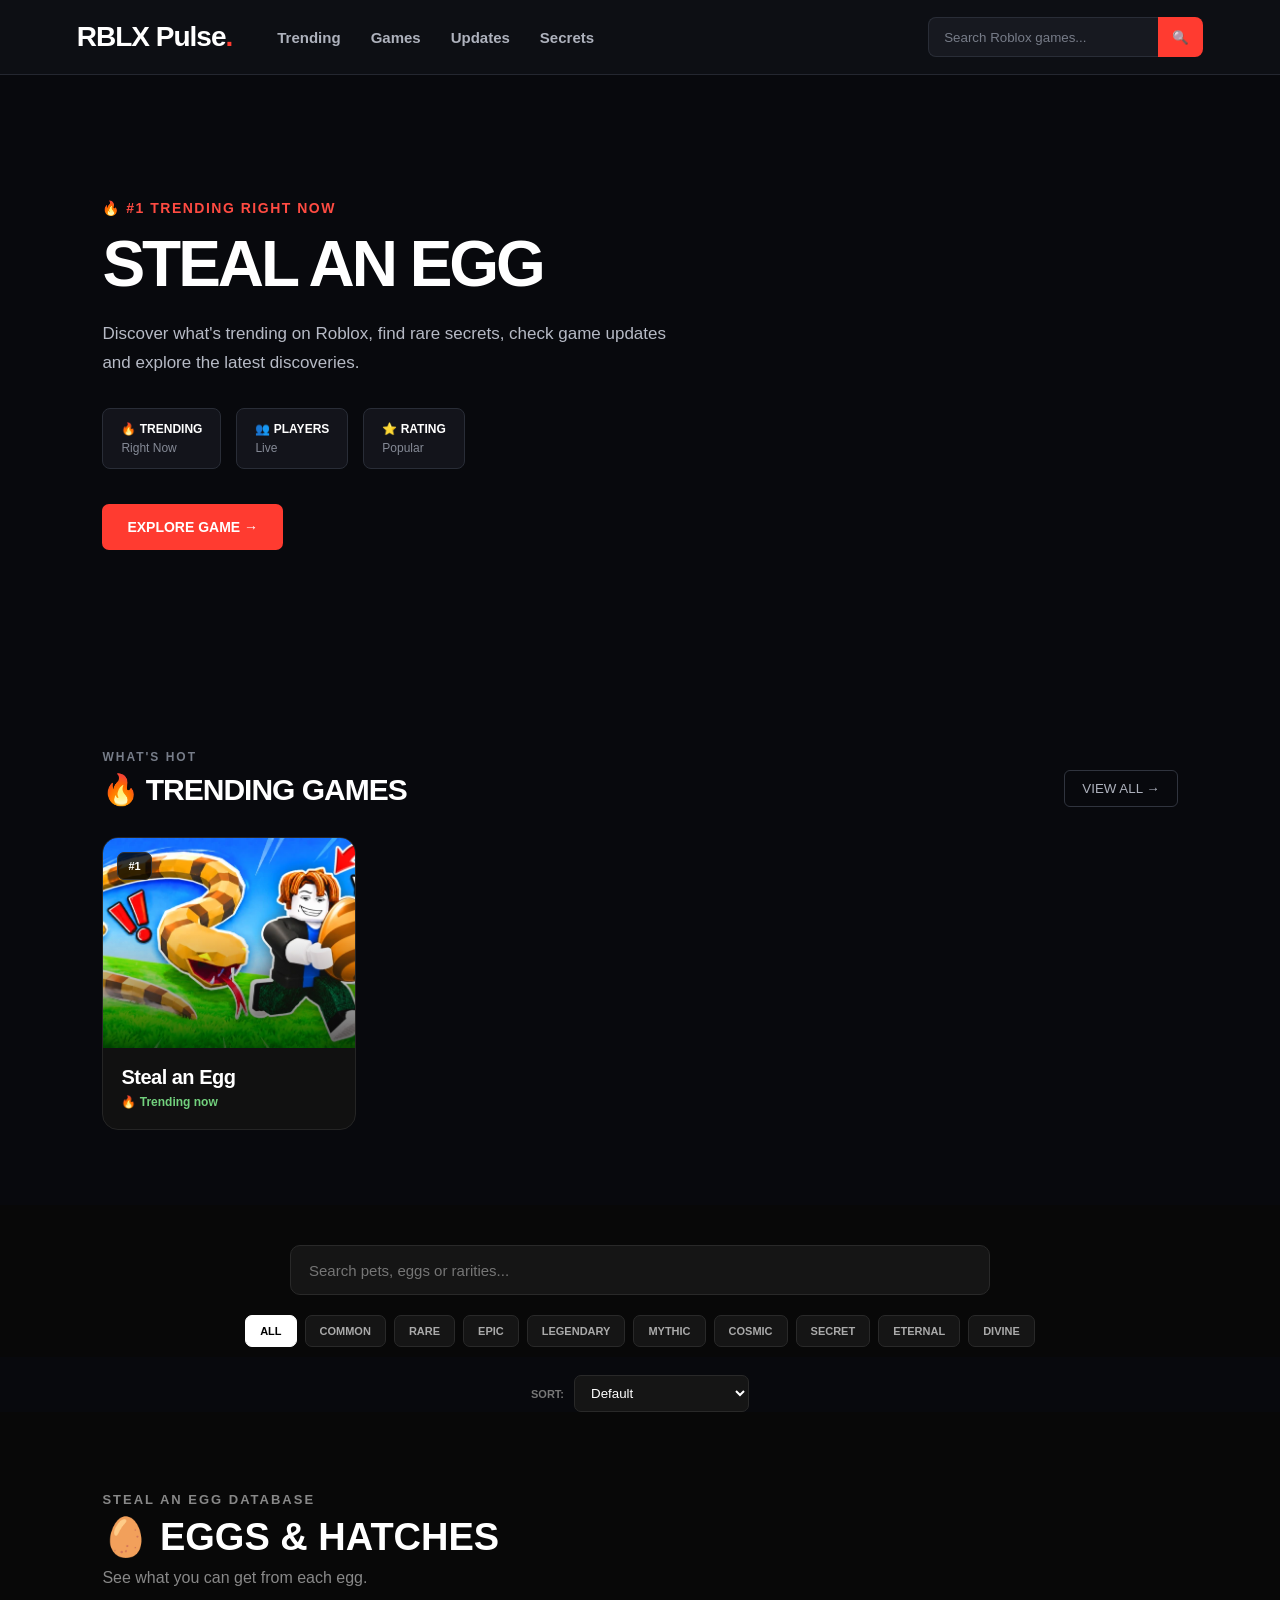
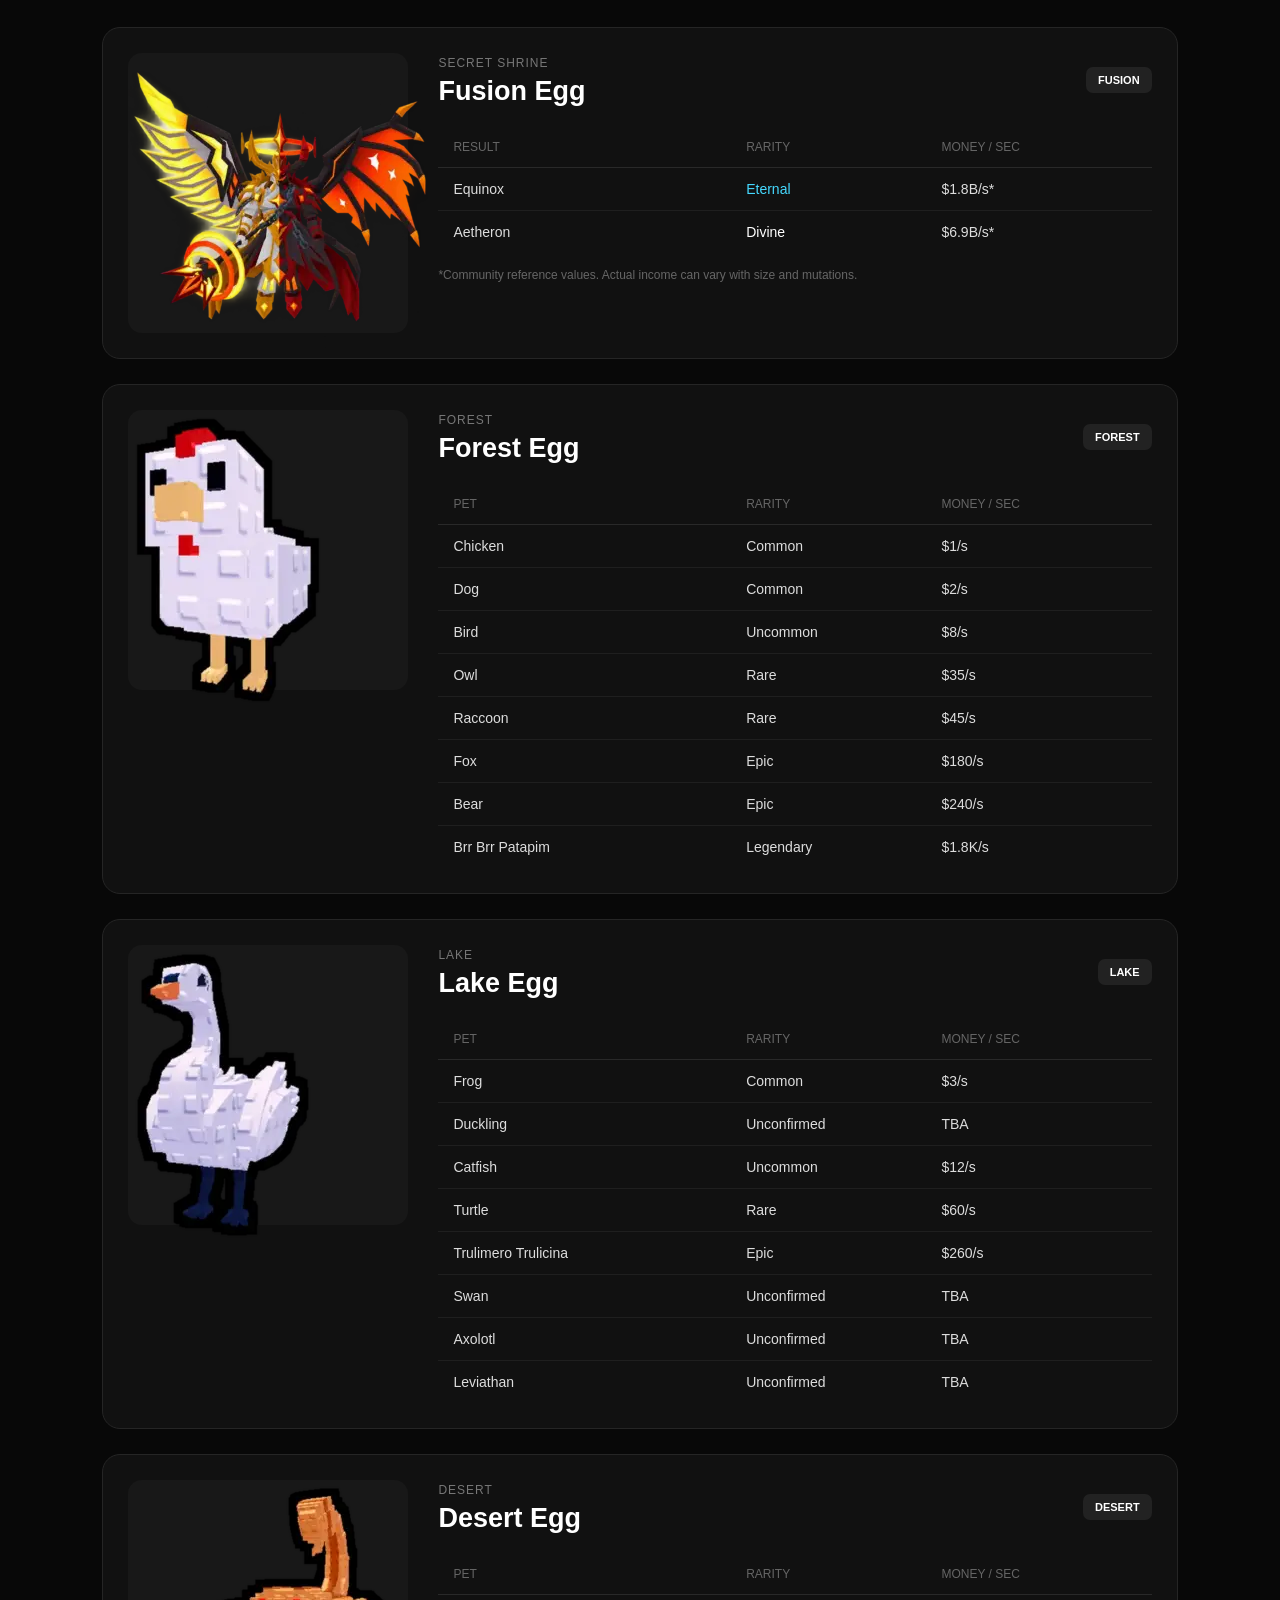
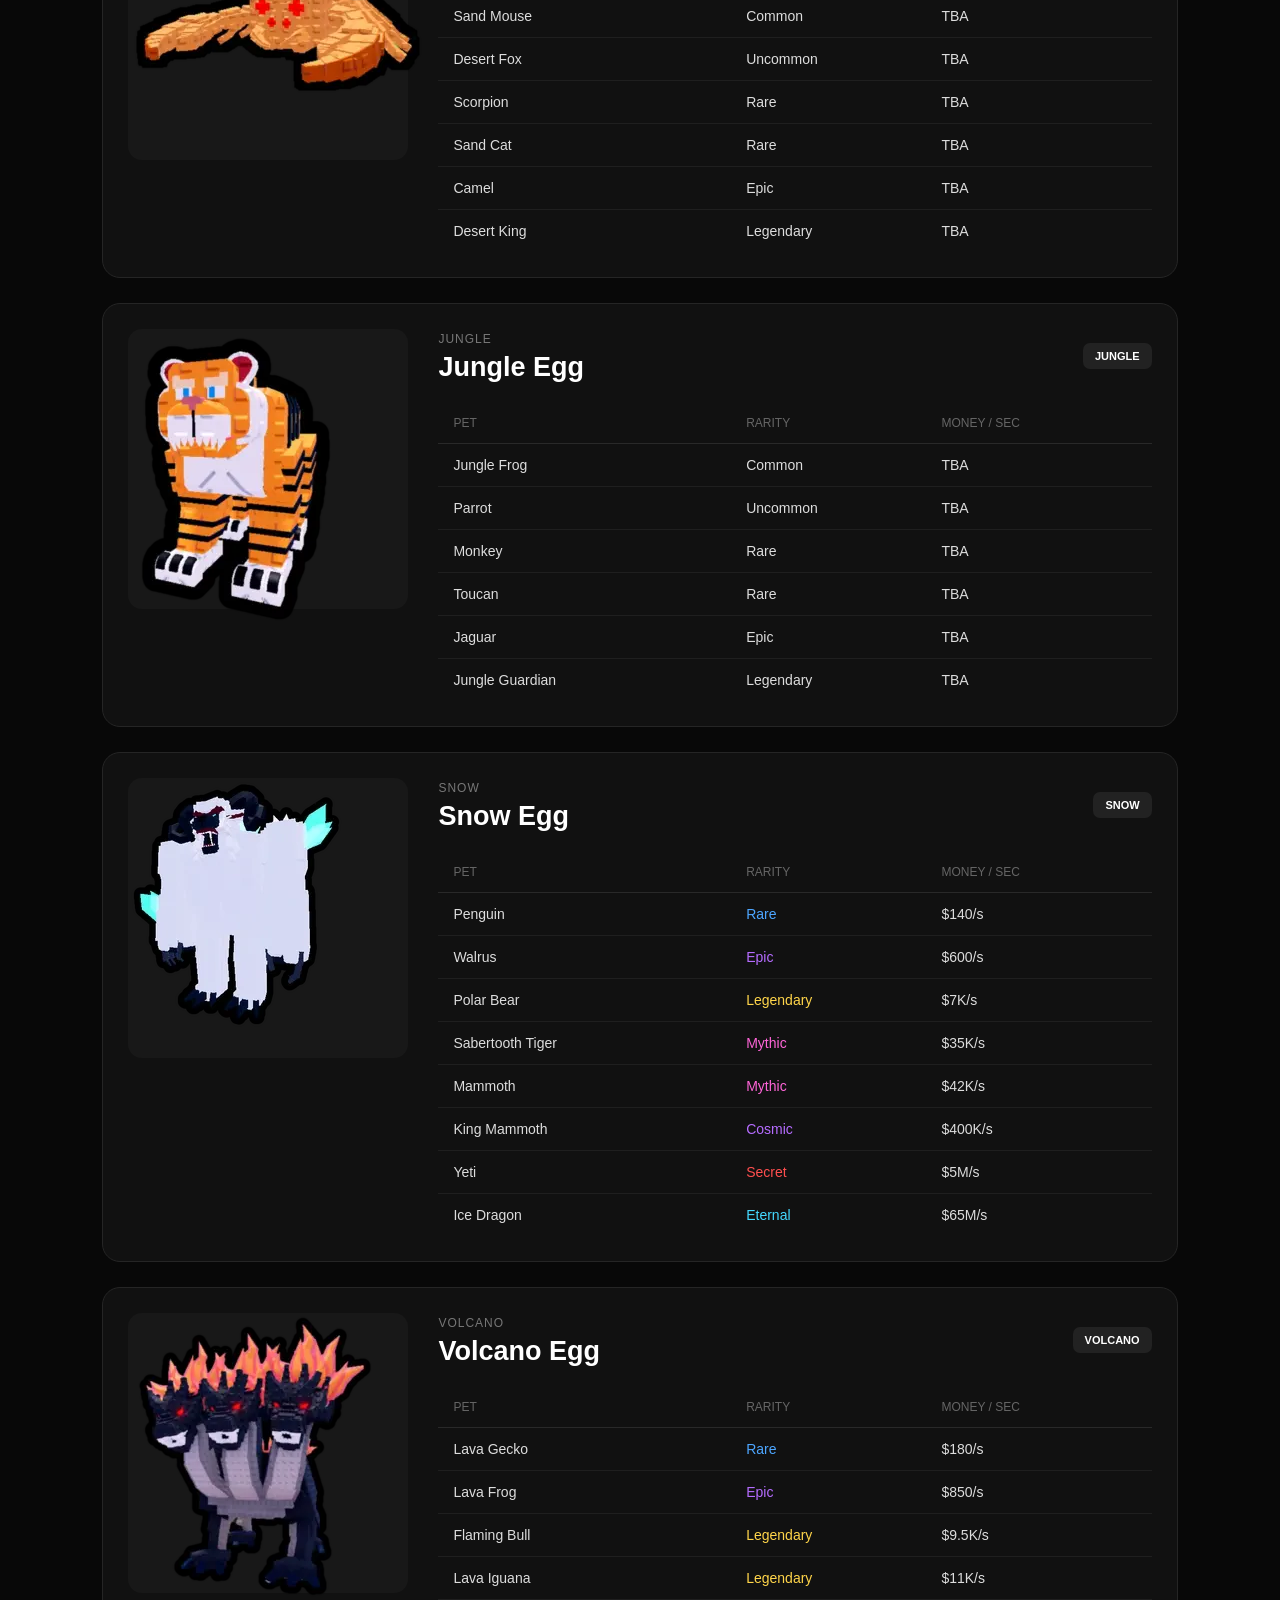
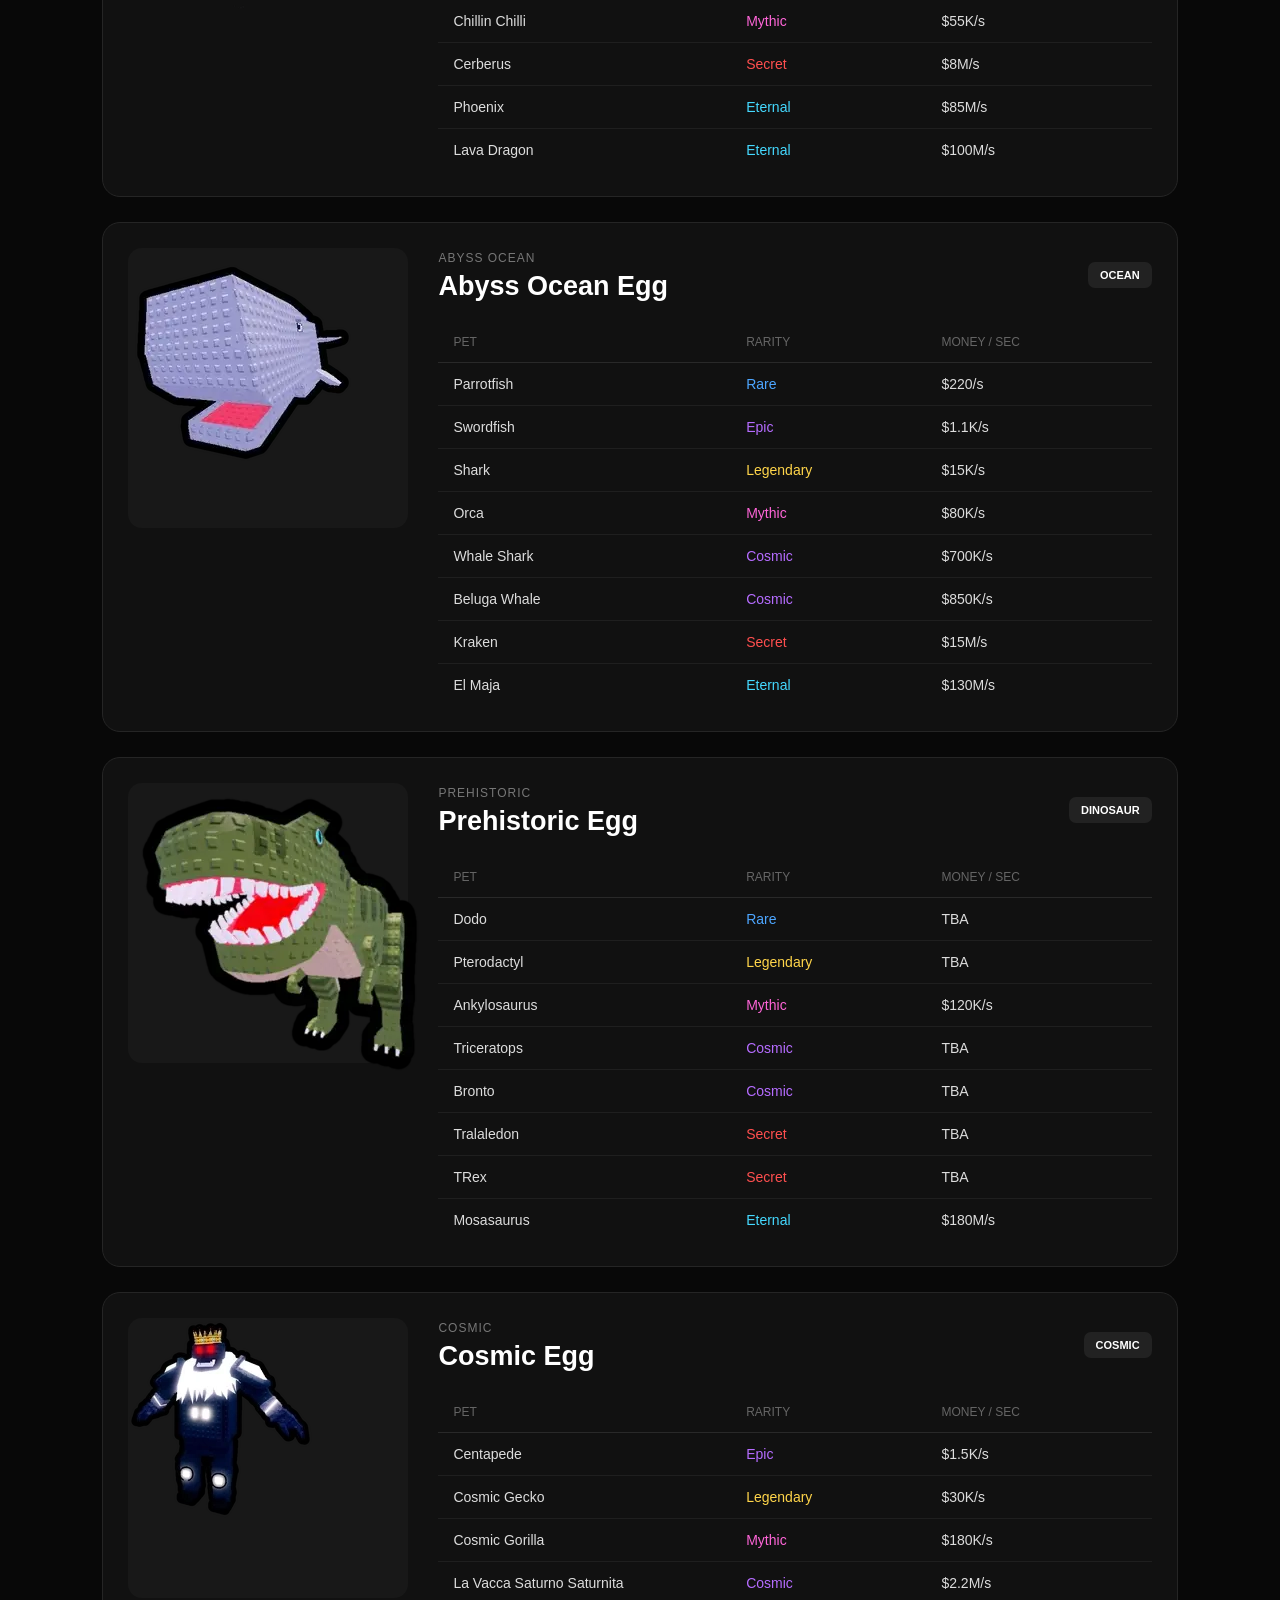
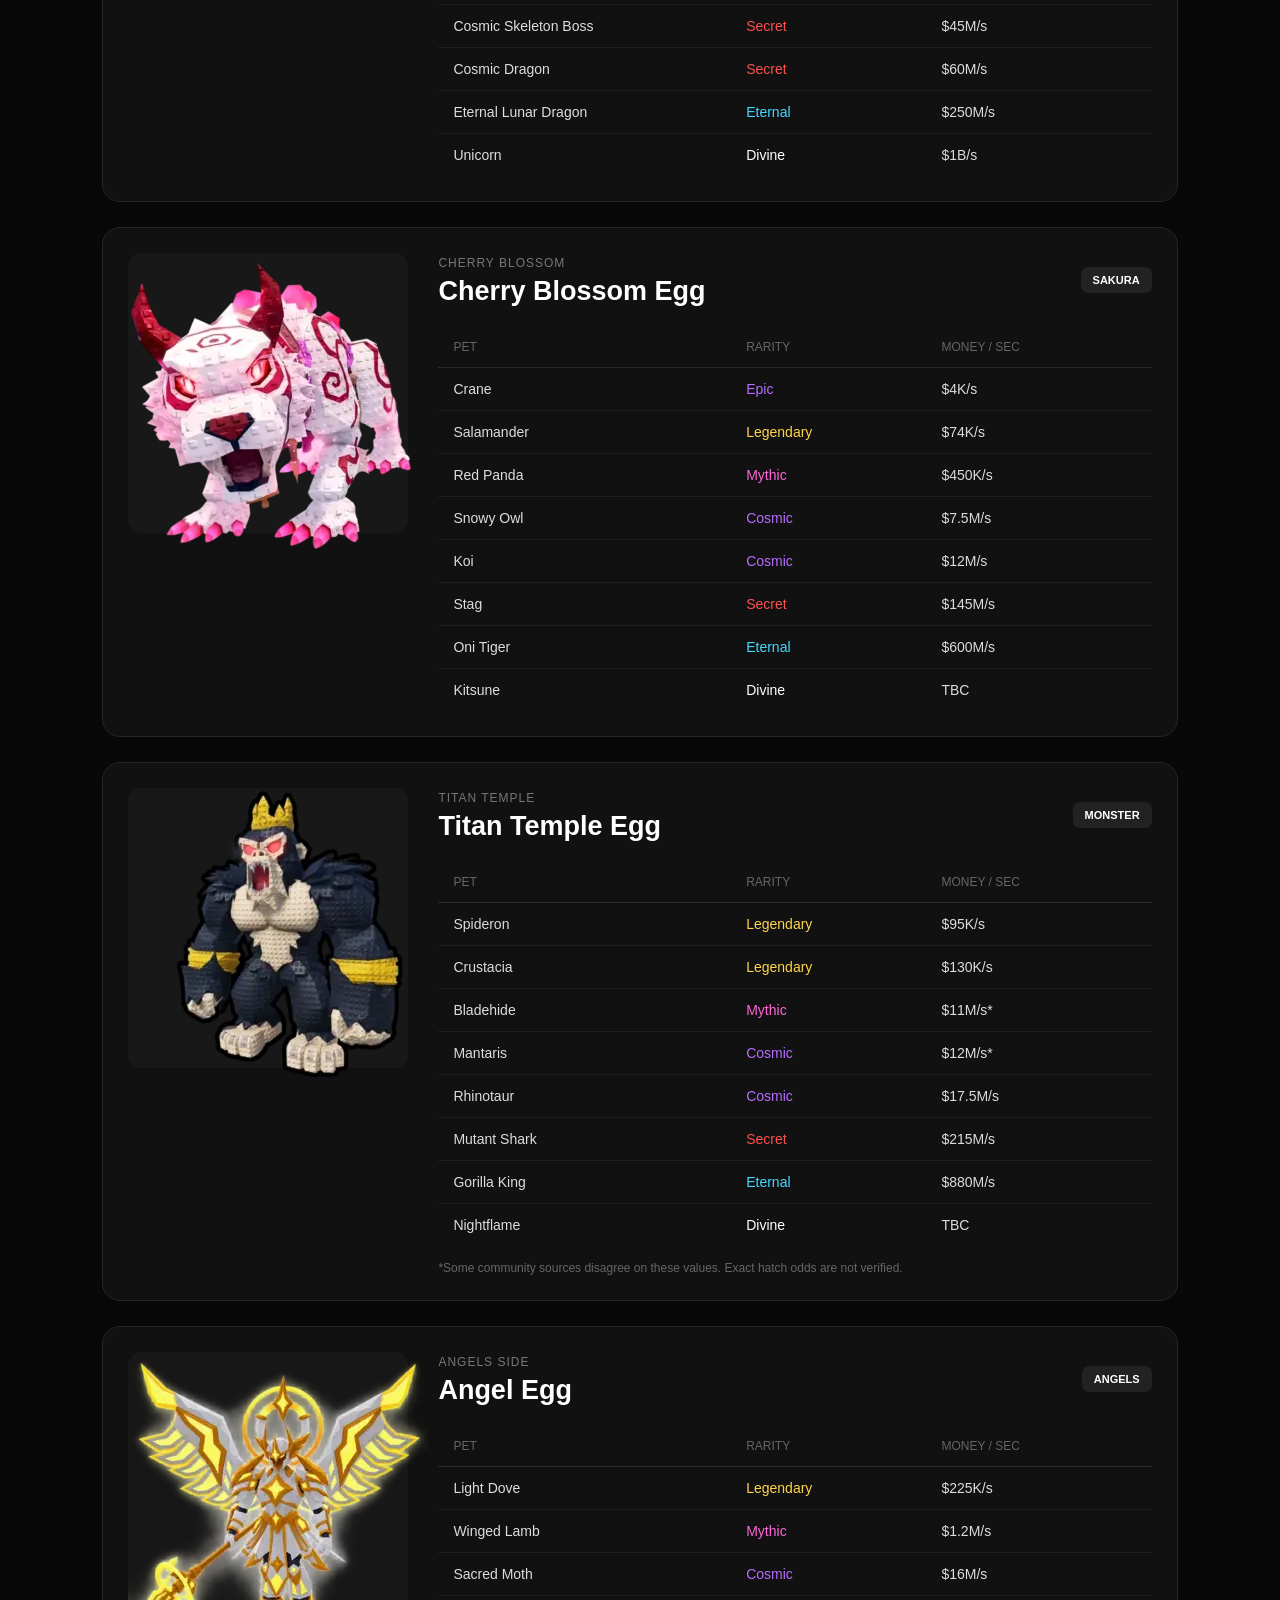
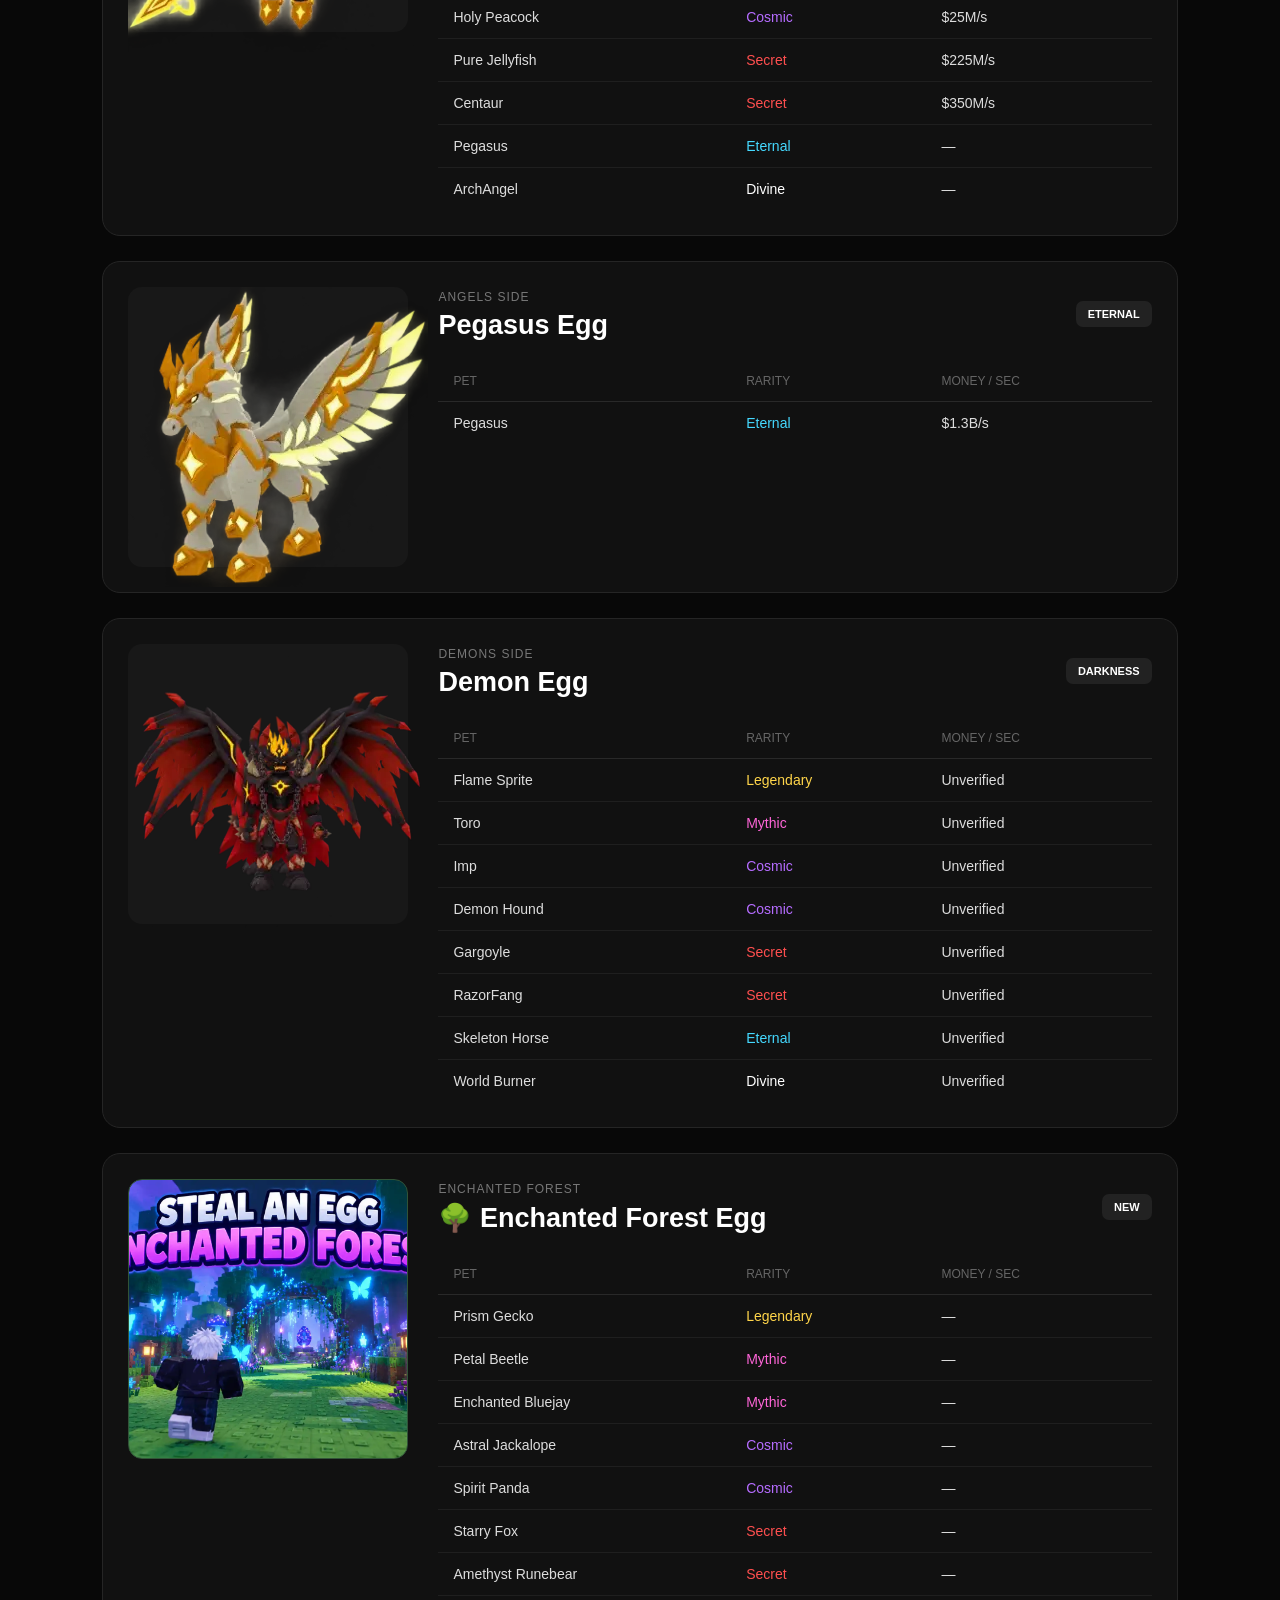
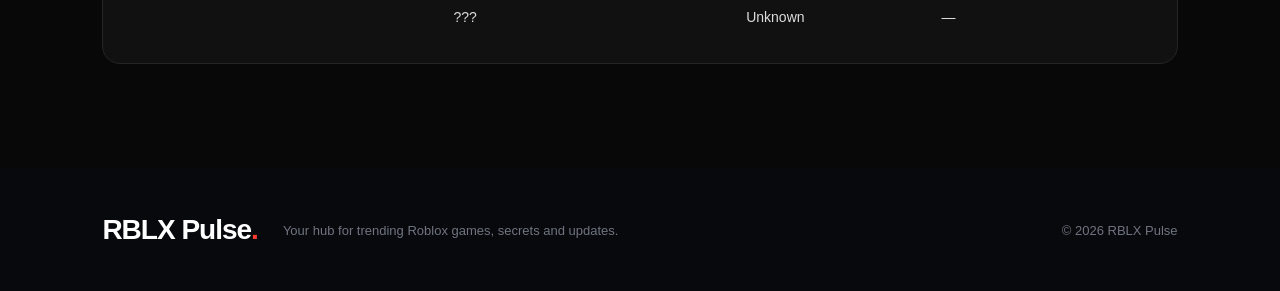
==== index.html @ 6ff85c5c "Add files via upload" ====
<!DOCTYPE html>
<html lang="en">
<head>
    <meta charset="UTF-8">
    <meta name="viewport" content="width=device-width, initial-scale=1.0">

    <title>Syed</title>

    <link rel="stylesheet" href="style.css">
</head>

<body>

    <!-- NAVBAR -->
    <header class="navbar">

        <div class="logo">
            RBLX Pulse<span>.</span>
        </div>

        <nav>
            <a href="#">Trending</a>
            <a href="#">Games</a>
            <a href="#">Updates</a>
            <a href="#">Secrets</a>
        </nav>

        <div class="search">
            <input type="text" placeholder="Search Roblox games...">
            <button>🔍</button>
        </div>

    </header>


    <!-- HERO -->
    <main>

        <section class="hero">

            <div class="hero-content">

                <p class="trending-number">🔥 #1 TRENDING RIGHT NOW</p>

                <h1>STEAL AN EGG</h1>

                <p class="description">
                    Discover what's trending on Roblox, find rare secrets,
                    check game updates and explore the latest discoveries.
                </p> 

                <div class="stats">

                    <div>
                        <strong>🔥 TRENDING</strong>
                        <span>Right Now</span>
                    </div>

                    <div>
                        <strong>👥 PLAYERS</strong>
                        <span>Live</span>
                    </div>

                    <div>
                        <strong>⭐ RATING</strong>
                        <span>Popular</span>
                    </div>

                </div>

                <button class="explore-btn">
                    EXPLORE GAME →
                </button>

            </div>

        </section>


        <!-- TRENDING GAMES -->
        <section class="games-section">

            <div class="section-title">

                <div>
                    <p>WHAT'S HOT</p>
                    <h2>🔥 TRENDING GAMES</h2>
                </div>

                <button>VIEW ALL →</button>

            </div>


         <div class="game-grid">

  <div class="game-card" onclick="window.location.href='game.html'">
    <div class="game-image image-one"></div>
    <span>#1</span>
    <h3>Steal an Egg</h3>
    <p>🔥 Trending now</p>
</div>


             

        </section>

       



    


   
    <section class="database-controls">

    <div class="database-search">
        <input
            type="text"
            id="eggSearch"
            placeholder="Search pets, eggs or rarities..."
        >
    </div>

    <div class="filter-buttons">
        <button class="filter-btn active" data-filter="all">ALL</button>
        <button class="filter-btn" data-filter="Common">COMMON</button>
        <button class="filter-btn" data-filter="Rare">RARE</button>
        <button class="filter-btn" data-filter="Epic">EPIC</button>
        <button class="filter-btn" data-filter="Legendary">LEGENDARY</button>
        <button class="filter-btn" data-filter="Mythic">MYTHIC</button>
        <button class="filter-btn" data-filter="Cosmic">COSMIC</button>
        <button class="filter-btn" data-filter="Secret">SECRET</button>
        <button class="filter-btn" data-filter="Eternal">ETERNAL</button>
        <button class="filter-btn" data-filter="Divine">DIVINE</button>
    </div>

</section>
<div class="sort-controls">
    <label for="raritySort">SORT:</label>
<select id="raritySort">S
    <option value="default">Default</option>
    <option value="rarest">Rarest → Uncommon</option>
    <option value="common">Common → Rarest</option>
</select>
</div>
<section class="egg-database">



    <p class="section-label">STEAL AN EGG DATABASE</p>
    <h2>🥚 EGGS & HATCHES</h2>
    <p class="section-subtitle">
        See what you can get from each egg.
    </p>

<!-- ENCHANTED FOREST -->



<!-- FUSION EGG -->
<div class="egg-entry">

    <div class="egg-image fusion-egg">
        <img src="fusion.jpg" alt="Fusion Egg">
    </div>

    <div class="egg-info">

        <div class="egg-title">
            <div>
                <span>SECRET SHRINE</span>
                <h3>Fusion Egg</h3>
            </div>

            <span class="egg-tag">FUSION</span>
        </div>

        <div class="pet-table">

            <div class="pet-header">
                <span>Result</span>
                <span>Rarity</span>
                <span>Money / Sec</span>
            </div>

            <div class="pet-row">
                <span>Equinox</span>
                <span class="eternal">Eternal</span>
                <span>$1.8B/s*</span>
            </div>

            <div class="pet-row">
                <span>Aetheron</span>
                <span class="divine">Divine</span>
                <span>$6.9B/s*</span>
            </div>

        </div>

        <p class="fusion-note">
            *Community reference values. Actual income can vary with size
            and mutations.
        </p>

    </div>
</div>
<!-- FOREST EGG -->
<div class="egg-entry">

    <div class="egg-image forest-egg">
        <img src="forest.jpg" alt="Forest Egg">
    </div>

    <div class="egg-info">

        <div class="egg-title">
            <div>
                <span>FOREST</span>
                <h3>Forest Egg</h3>
            </div>

            <span class="egg-tag">FOREST</span>
        </div>

        <div class="pet-table">

            <div class="pet-header">
                <span>Pet</span>
                <span>Rarity</span>
                <span>Money / Sec</span>
            </div>

            <div class="pet-row">
                <span>Chicken</span>
                <span>Common</span>
                <span>$1/s</span>
            </div>

            <div class="pet-row">
                <span>Dog</span>
                <span>Common</span>
                <span>$2/s</span>
            </div>

            <div class="pet-row">
                <span>Bird</span>
                <span>Uncommon</span>
                <span>$8/s</span>
            </div>

            <div class="pet-row">
                <span>Owl</span>
                <span>Rare</span>
                <span>$35/s</span>
            </div>

            <div class="pet-row">
                <span>Raccoon</span>
                <span>Rare</span>
                <span>$45/s</span>
            </div>

            <div class="pet-row">
                <span>Fox</span>
                <span>Epic</span>
                <span>$180/s</span>
            </div>

            <div class="pet-row">
                <span>Bear</span>
                <span>Epic</span>
                <span>$240/s</span>
            </div>

            <div class="pet-row">
                <span>Brr Brr Patapim</span>
                <span>Legendary</span>
                <span>$1.8K/s</span>
            </div>

        </div>
    </div>
</div>


<!-- LAKE EGG -->
<div class="egg-entry">

    <div class="egg-image lake-egg">
        <img src="lake.jpg" alt="Lake Egg">
    </div>

    <div class="egg-info">

        <div class="egg-title">
            <div>
                <span>LAKE</span>
                <h3>Lake Egg</h3>
            </div>

            <span class="egg-tag">LAKE</span>
        </div>

        <div class="pet-table">

            <div class="pet-header">
                <span>Pet</span>
                <span>Rarity</span>
                <span>Money / Sec</span>
            </div>

            <div class="pet-row">
                <span>Frog</span>
                <span>Common</span>
                <span>$3/s</span>
            </div>

            <div class="pet-row">
                <span>Duckling</span>
                <span>Unconfirmed</span>
                <span>TBA</span>
            </div>

            <div class="pet-row">
                <span>Catfish</span>
                <span>Uncommon</span>
                <span>$12/s</span>
            </div>

            <div class="pet-row">
                <span>Turtle</span>
                <span>Rare</span>
                <span>$60/s</span>
            </div>

            <div class="pet-row">
                <span>Trulimero Trulicina</span>
                <span>Epic</span>
                <span>$260/s</span>
            </div>

            <div class="pet-row">
                <span>Swan</span>
                <span>Unconfirmed</span>
                <span>TBA</span>
            </div>

            <div class="pet-row">
                <span>Axolotl</span>
                <span>Unconfirmed</span>
                <span>TBA</span>
            </div>

            <div class="pet-row">
                <span>Leviathan</span>
                <span>Unconfirmed</span>
                <span>TBA</span>
            </div>

        </div>
    </div>
</div>
<!-- DESERT EGG -->
<div class="egg-entry">

    <div class="egg-image desert-egg">
        <img src="desert.jpg" alt="Desert Egg">
    </div>

    <div class="egg-info">

        <div class="egg-title">
            <div>
                <span>DESERT</span>
                <h3>Desert Egg</h3>
            </div>

            <span class="egg-tag">DESERT</span>
        </div>

        <div class="pet-table">

            <div class="pet-header">
                <span>Pet</span>
                <span>Rarity</span>
                <span>Money / Sec</span>
            </div>

            <div class="pet-row">
                <span>Sand Mouse</span>
                <span>Common</span>
                <span>TBA</span>
            </div>

            <div class="pet-row">
                <span>Desert Fox</span>
                <span>Uncommon</span>
                <span>TBA</span>
            </div>

            <div class="pet-row">
                <span>Scorpion</span>
                <span>Rare</span>
                <span>TBA</span>
            </div>

            <div class="pet-row">
                <span>Sand Cat</span>
                <span>Rare</span>
                <span>TBA</span>
            </div>

            <div class="pet-row">
                <span>Camel</span>
                <span>Epic</span>
                <span>TBA</span>
            </div>

            <div class="pet-row">
                <span>Desert King</span>
                <span>Legendary</span>
                <span>TBA</span>
            </div>

        </div>
    </div>
</div>


<!-- JUNGLE EGG -->
<div class="egg-entry">

    <div class="egg-image jungle-egg">
        <img src="jungle.jpg" alt="Jungle Egg">
    </div>

    <div class="egg-info">

        <div class="egg-title">
            <div>
                <span>JUNGLE</span>
                <h3>Jungle Egg</h3>
            </div>

            <span class="egg-tag">JUNGLE</span>
        </div>

        <div class="pet-table">

            <div class="pet-header">
                <span>Pet</span>
                <span>Rarity</span>
                <span>Money / Sec</span>
            </div>

            <div class="pet-row">
                <span>Jungle Frog</span>
                <span>Common</span>
                <span>TBA</span>
            </div>

            <div class="pet-row">
                <span>Parrot</span>
                <span>Uncommon</span>
                <span>TBA</span>
            </div>

            <div class="pet-row">
                <span>Monkey</span>
                <span>Rare</span>
                <span>TBA</span>
            </div>

            <div class="pet-row">
                <span>Toucan</span>
                <span>Rare</span>
                <span>TBA</span>
            </div>

            <div class="pet-row">
                <span>Jaguar</span>
                <span>Epic</span>
                <span>TBA</span>
            </div>

            <div class="pet-row">
                <span>Jungle Guardian</span>
                <span>Legendary</span>
                <span>TBA</span>
            </div>

        </div>
    </div>
</div>
<!-- SNOW EGG -->
<div class="egg-entry">

    <div class="egg-image snow-egg">
        <img src="snow.jpg" alt="Snow Egg">
    </div>

    <div class="egg-info">

        <div class="egg-title">
            <div>
                <span>SNOW</span>
                <h3>Snow Egg</h3>
            </div>

            <span class="egg-tag">SNOW</span>
        </div>

        <div class="pet-table">

            <div class="pet-header">
                <span>Pet</span>
                <span>Rarity</span>
                <span>Money / Sec</span>
            </div>

            <div class="pet-row">
                <span>Penguin</span>
                <span class="rare">Rare</span>
                <span>$140/s</span>
            </div>

            <div class="pet-row">
                <span>Walrus</span>
                <span class="epic">Epic</span>
                <span>$600/s</span>
            </div>

            <div class="pet-row">
                <span>Polar Bear</span>
                <span class="legendary">Legendary</span>
                <span>$7K/s</span>
            </div>

            <div class="pet-row">
                <span>Sabertooth Tiger</span>
                <span class="mythic">Mythic</span>
                <span>$35K/s</span>
            </div>

            <div class="pet-row">
                <span>Mammoth</span>
                <span class="mythic">Mythic</span>
                <span>$42K/s</span>
            </div>

            <div class="pet-row">
                <span>King Mammoth</span>
                <span class="cosmic">Cosmic</span>
                <span>$400K/s</span>
            </div>

            <div class="pet-row">
                <span>Yeti</span>
                <span class="secret">Secret</span>
                <span>$5M/s</span>
            </div>

            <div class="pet-row">
                <span>Ice Dragon</span>
                <span class="eternal">Eternal</span>
                <span>$65M/s</span>
            </div>

        </div>
    </div>
</div>
<!-- VOLCANO EGG -->
<div class="egg-entry">

    <div class="egg-image volcano-egg">
        <img src="volcano.jpg" alt="Volcano Egg">
    </div>

    <div class="egg-info">

        <div class="egg-title">
            <div>
                <span>VOLCANO</span>
                <h3>Volcano Egg</h3>
            </div>

            <span class="egg-tag">VOLCANO</span>
        </div>

        <div class="pet-table">

            <div class="pet-header">
                <span>Pet</span>
                <span>Rarity</span>
                <span>Money / Sec</span>
            </div>

            <div class="pet-row">
                <span>Lava Gecko</span>
                <span class="rare">Rare</span>
                <span>$180/s</span>
            </div>

            <div class="pet-row">
                <span>Lava Frog</span>
                <span class="epic">Epic</span>
                <span>$850/s</span>
            </div>

            <div class="pet-row">
                <span>Flaming Bull</span>
                <span class="legendary">Legendary</span>
                <span>$9.5K/s</span>
            </div>

            <div class="pet-row">
                <span>Lava Iguana</span>
                <span class="legendary">Legendary</span>
                <span>$11K/s</span>
            </div>

            <div class="pet-row">
                <span>Chillin Chilli</span>
                <span class="mythic">Mythic</span>
                <span>$55K/s</span>
            </div>

            <div class="pet-row">
                <span>Cerberus</span>
                <span class="secret">Secret</span>
                <span>$8M/s</span>
            </div>

            <div class="pet-row">
                <span>Phoenix</span>
                <span class="eternal">Eternal</span>
                <span>$85M/s</span>
            </div>

            <div class="pet-row">
                <span>Lava Dragon</span>
                <span class="eternal">Eternal</span>
                <span>$100M/s</span>
            </div>

        </div>
    </div>
</div>
<!-- ABYSS OCEAN EGG -->
<div class="egg-entry">

    <div class="egg-image abyss-ocean-egg">
    <img src="abyss-ocean.jpg" alt="Abyss Ocean Egg">
</div>

    <div class="egg-info">

        <div class="egg-title">
            <div>
                <span>ABYSS OCEAN</span>
                <h3>Abyss Ocean Egg</h3>
            </div>

            <span class="egg-tag">OCEAN</span>
        </div>

        <div class="pet-table">

            <div class="pet-header">
                <span>Pet</span>
                <span>Rarity</span>
                <span>Money / Sec</span>
            </div>

            <div class="pet-row">
                <span>Parrotfish</span>
                <span class="rare">Rare</span>
                <span>$220/s</span>
            </div>

            <div class="pet-row">
                <span>Swordfish</span>
                <span class="epic">Epic</span>
                <span>$1.1K/s</span>
            </div>

            <div class="pet-row">
                <span>Shark</span>
                <span class="legendary">Legendary</span>
                <span>$15K/s</span>
            </div>

            <div class="pet-row">
                <span>Orca</span>
                <span class="mythic">Mythic</span>
                <span>$80K/s</span>
            </div>

            <div class="pet-row">
                <span>Whale Shark</span>
                <span class="cosmic">Cosmic</span>
                <span>$700K/s</span>
            </div>

            <div class="pet-row">
                <span>Beluga Whale</span>
                <span class="cosmic">Cosmic</span>
                <span>$850K/s</span>
            </div>

            <div class="pet-row">
                <span>Kraken</span>
                <span class="secret">Secret</span>
                <span>$15M/s</span>
            </div>

            <div class="pet-row">
                <span>El Maja</span>
                <span class="eternal">Eternal</span>
                <span>$130M/s</span>
            </div>

        </div>
    </div>
</div>
<!-- PREHISTORIC EGG -->
<div class="egg-entry">

    <div class="egg-image prehistoric-egg">
    <img src="prehistoric.jpg" alt="Prehistoric Egg">
</div>

    <div class="egg-info">

        <div class="egg-title">
            <div>
                <span>PREHISTORIC</span>
                <h3>Prehistoric Egg</h3>
            </div>

            <span class="egg-tag">DINOSAUR</span>
        </div>

        <div class="pet-table">

            <div class="pet-header">
                <span>Pet</span>
                <span>Rarity</span>
                <span>Money / Sec</span>
            </div>

            <div class="pet-row">
                <span>Dodo</span>
                <span class="rare">Rare</span>
                <span>TBA</span>
            </div>

            <div class="pet-row">
                <span>Pterodactyl</span>
                <span class="legendary">Legendary</span>
                <span>TBA</span>
            </div>

            <div class="pet-row">
                <span>Ankylosaurus</span>
                <span class="mythic">Mythic</span>
                <span>$120K/s</span>
            </div>

            <div class="pet-row">
                <span>Triceratops</span>
                <span class="cosmic">Cosmic</span>
                <span>TBA</span>
            </div>

            <div class="pet-row">
                <span>Bronto</span>
                <span class="cosmic">Cosmic</span>
                <span>TBA</span>
            </div>

            <div class="pet-row">
                <span>Tralaledon</span>
                <span class="secret">Secret</span>
                <span>TBA</span>
            </div>

            <div class="pet-row">
                <span>TRex</span>
                <span class="secret">Secret</span>
                <span>TBA</span>
            </div>

            <div class="pet-row">
                <span>Mosasaurus</span>
                <span class="eternal">Eternal</span>
                <span>$180M/s</span>
            </div>

        </div>
    </div>
</div>
<!-- COSMIC EGG -->
<div class="egg-entry">

    <div class="egg-image cosmic-egg">
    <img src="cosmic.jpg" alt="Cosmic Egg">
</div>

    <div class="egg-info">

        <div class="egg-title">
            <div>
                <span>COSMIC</span>
                <h3>Cosmic Egg</h3>
            </div>

            <span class="egg-tag">COSMIC</span>
        </div>

        <div class="pet-table">

            <div class="pet-header">
                <span>Pet</span>
                <span>Rarity</span>
                <span>Money / Sec</span>
            </div>

            <div class="pet-row">
                <span>Centapede</span>
                <span class="epic">Epic</span>
                <span>$1.5K/s</span>
            </div>

            <div class="pet-row">
                <span>Cosmic Gecko</span>
                <span class="legendary">Legendary</span>
                <span>$30K/s</span>
            </div>

            <div class="pet-row">
                <span>Cosmic Gorilla</span>
                <span class="mythic">Mythic</span>
                <span>$180K/s</span>
            </div>

            <div class="pet-row">
                <span>La Vacca Saturno Saturnita</span>
                <span class="cosmic">Cosmic</span>
                <span>$2.2M/s</span>
            </div>

            <div class="pet-row">
                <span>Cosmic Skeleton Boss</span>
                <span class="secret">Secret</span>
                <span>$45M/s</span>
            </div>

            <div class="pet-row">
                <span>Cosmic Dragon</span>
                <span class="secret">Secret</span>
                <span>$60M/s</span>
            </div>

            <div class="pet-row">
                <span>Eternal Lunar Dragon</span>
                <span class="eternal">Eternal</span>
                <span>$250M/s</span>
            </div>

            <div class="pet-row">
                <span>Unicorn</span>
                <span class="divine">Divine</span>
                <span>$1B/s</span>
            </div>

        </div>
    </div>
</div>
<!-- CHERRY BLOSSOM EGG -->
<div class="egg-entry">

   <div class="egg-image titan-egg">
    <img src="cherry-blossom.jpg" alt="Cherry Blossom Egg">
</div>

    <div class="egg-info">

        <div class="egg-title">
            <div>
                <span>CHERRY BLOSSOM</span>
                <h3>Cherry Blossom Egg</h3>
            </div>

            <span class="egg-tag">SAKURA</span>
        </div>

        <div class="pet-table">

            <div class="pet-header">
                <span>Pet</span>
                <span>Rarity</span>
                <span>Money / Sec</span>
            </div>

            <div class="pet-row">
                <span>Crane</span>
                <span class="epic">Epic</span>
                <span>$4K/s</span>
            </div>

            <div class="pet-row">
                <span>Salamander</span>
                <span class="legendary">Legendary</span>
                <span>$74K/s</span>
            </div>

            <div class="pet-row">
                <span>Red Panda</span>
                <span class="mythic">Mythic</span>
                <span>$450K/s</span>
            </div>

            <div class="pet-row">
                <span>Snowy Owl</span>
                <span class="cosmic">Cosmic</span>
                <span>$7.5M/s</span>
            </div>

            <div class="pet-row">
                <span>Koi</span>
                <span class="cosmic">Cosmic</span>
                <span>$12M/s</span>
            </div>

            <div class="pet-row">
                <span>Stag</span>
                <span class="secret">Secret</span>
                <span>$145M/s</span>
            </div>

            <div class="pet-row">
                <span>Oni Tiger</span>
                <span class="eternal">Eternal</span>
                <span>$600M/s</span>
            </div>

            <div class="pet-row">
                <span>Kitsune</span>
                <span class="divine">Divine</span>
                <span>TBC</span>
            </div>

        </div>
    </div>
</div>
<!-- TITAN TEMPLE -->
<div class="egg-entry">

    <div class="egg-image titan-egg">
    <img src="titan-temple.jpg" alt="Titan Temple Egg">
</div>

    <div class="egg-info">

        <div class="egg-title">
            <div>
                <span>TITAN TEMPLE</span>
                <h3>Titan Temple Egg</h3>
            </div>

            <span class="egg-tag">MONSTER</span>
        </div>

        <div class="pet-table">

            <div class="pet-header">
                <span>Pet</span>
                <span>Rarity</span>
                <span>Money / Sec</span>
            </div>

            <div class="pet-row">
                <span>Spideron</span>
                <span class="legendary">Legendary</span>
                <span>$95K/s</span>
            </div>

            <div class="pet-row">
                <span>Crustacia</span>
                <span class="legendary">Legendary</span>
                <span>$130K/s</span>
            </div>

            <div class="pet-row">
                <span>Bladehide</span>
                <span class="mythic">Mythic</span>
                <span>$11M/s*</span>
            </div>

            <div class="pet-row">
                <span>Mantaris</span>
                <span class="cosmic">Cosmic</span>
                <span>$12M/s*</span>
            </div>

            <div class="pet-row">
                <span>Rhinotaur</span>
                <span class="cosmic">Cosmic</span>
                <span>$17.5M/s</span>
            </div>

            <div class="pet-row">
                <span>Mutant Shark</span>
                <span class="secret">Secret</span>
                <span>$215M/s</span>
            </div>

            <div class="pet-row">
                <span>Gorilla King</span>
                <span class="eternal">Eternal</span>
                <span>$880M/s</span>
            </div>

            <div class="pet-row">
                <span>Nightflame</span>
                <span class="divine">Divine</span>
                <span>TBC</span>
            </div>

        </div>

        <p class="fusion-note">
            *Some community sources disagree on these values.
            Exact hatch odds are not verified.
        </p>

    </div>
</div>
<!-- ANGELS SIDE -->
    <div class="egg-entry">

          <div class="egg-image angels-egg">
    <img src="angel-egg.jpg" alt="Angel Egg">
</div>

        <div class="egg-info">

            <div class="egg-title">
                <div>
                    <span>ANGELS SIDE</span>
                    <h3>Angel Egg</h3>
                </div>

              

                <span class="egg-tag">ANGELS</span>
            </div>

            <div class="pet-table">

                <div class="pet-header">
                    <span>Pet</span>
                    <span>Rarity</span>
                    <span>Money / Sec</span>
                </div>

                <div class="pet-row">
                    <span>Light Dove</span>
                    <span class="legendary">Legendary</span>
                    <span>$225K/s</span>
                </div>

                <div class="pet-row">
                    <span>Winged Lamb</span>
                    <span class="mythic">Mythic</span>
                    <span>$1.2M/s</span>
                </div>

                <div class="pet-row">
                    <span>Sacred Moth</span>
                    <span class="cosmic">Cosmic</span>
                    <span>$16M/s</span>
                </div>

                <div class="pet-row">
                    <span>Holy Peacock</span>
                    <span class="cosmic">Cosmic</span>
                    <span>$25M/s</span>
                </div>

                <div class="pet-row">
                    <span>Pure Jellyfish</span>
                    <span class="secret">Secret</span>
                    <span>$225M/s</span>
                </div>

                <div class="pet-row">
                    <span>Centaur</span>
                    <span class="secret">Secret</span>
                    <span>$350M/s</span>
                </div>

                <div class="pet-row">
                    <span>Pegasus</span>
                    <span class="eternal">Eternal</span>
                    <span>—</span>
                </div>

                <div class="pet-row">
                    <span>ArchAngel</span>
                    <span class="divine">Divine</span>
                    <span>—</span>
                </div>

            </div>
        </div>
    </div>
<!-- PEGASUS EGG -->
    <div class="egg-entry">

        <div class="egg-image pegasus-egg">
            <img src="pegasus.jpg" alt="Pegasus Egg">

        </div>
        <div class="egg-info">

            <div class="egg-title">
                <div>
                    <span>ANGELS SIDE</span>
                    <h3>Pegasus Egg</h3>
                </div>

                <span class="egg-tag">ETERNAL</span>
            </div>

            <div class="pet-table">

                <div class="pet-header">
                    <span>Pet</span>
                    <span>Rarity</span>
                    <span>Money / Sec</span>
                </div>

                <div class="pet-row">
                    <span>Pegasus</span>
                    <span class="eternal">Eternal</span>
                    <span>$1.3B/s</span>
                </div>

            </div>
        </div>
    </div>
    <!-- DEMON EGG -->
<div class="egg-entry">

    <div class="egg-image demon-egg">
        <img src="demon-egg.jpg" alt="Demon Egg">
    </div>

    <div class="egg-info">

        <div class="egg-title">
            <div>
                <span>DEMONS SIDE</span>
                <h3>Demon Egg</h3>
            </div>

            <span class="egg-tag">DARKNESS</span>
        </div>

        <div class="pet-table">

            <div class="pet-header">
                <span>Pet</span>
                <span>Rarity</span>
                <span>Money / Sec</span>
            </div>

            <div class="pet-row">
                <span>Flame Sprite</span>
                <span class="legendary">Legendary</span>
                <span>Unverified</span>
            </div>

            <div class="pet-row">
                <span>Toro</span>
                <span class="mythic">Mythic</span>
                <span>Unverified</span>
            </div>

            <div class="pet-row">
                <span>Imp</span>
                <span class="cosmic">Cosmic</span>
                <span>Unverified</span>
            </div>

            <div class="pet-row">
                <span>Demon Hound</span>
                <span class="cosmic">Cosmic</span>
                <span>Unverified</span>
            </div>

            <div class="pet-row">
                <span>Gargoyle</span>
                <span class="secret">Secret</span>
                <span>Unverified</span>
            </div>

            <div class="pet-row">
                <span>RazorFang</span>
                <span class="secret">Secret</span>
                <span>Unverified</span>
            </div>

            <div class="pet-row">
                <span>Skeleton Horse</span>
                <span class="eternal">Eternal</span>
                <span>Unverified</span>
            </div>

            <div class="pet-row">
                <span>World Burner</span>
                <span class="divine">Divine</span>
                <span>Unverified</span>
            </div>

        </div>
    </div>
</div>

<div class="egg-entry">

    <div class="egg-image enchanted-forest-egg">
        <!-- Add enchanted-forest-egg.jpg later -->
    </div>

    <div class="egg-info">

        <div class="egg-title">

            <div>
                <span>ENCHANTED FOREST</span>
                <h3>🌳 Enchanted Forest Egg</h3>
            </div>

            <span class="egg-tag">NEW</span>

        </div>

        <div class="pet-table">

            <div class="pet-header">
                <span>Pet</span>
                <span>Rarity</span>
                <span>Money / Sec</span>
            </div>

            <div class="pet-row">
                <span>Prism Gecko</span>
                <span class="legendary">Legendary</span>
                <span>—</span>
            </div>

            <div class="pet-row">
                <span>Petal Beetle</span>
                <span class="mythic">Mythic</span>
                <span>—</span>
            </div>

            <div class="pet-row">
                <span>Enchanted Bluejay</span>
                <span class="mythic">Mythic</span>
                <span>—</span>
            </div>

            <div class="pet-row">
                <span>Astral Jackalope</span>
                <span class="cosmic">Cosmic</span>
                <span>—</span>
            </div>

            <div class="pet-row">
                <span>Spirit Panda</span>
                <span class="cosmic">Cosmic</span>
                <span>—</span>
            </div>

            <div class="pet-row">
                <span>Starry Fox</span>
                <span class="secret">Secret</span>
                <span>—</span>
            </div>

            <div class="pet-row">
                <span>Amethyst Runebear</span>
                <span class="secret">Secret</span>
                <span>—</span>
            </div>

            <div class="pet-row">
                <span>???</span>
                <span>Unknown</span>
                <span>—</span>
            </div>

        </div>

    </div>

</div>

    

    



</section>
<!-- FOOTER -->
    <footer>

        <div class="logo">
            RBLX Pulse<span>.</span>
        </div>

        <p>
            Your hub for trending Roblox games, secrets and updates.
        </p>

        <p class="copyright">
            © 2026 RBLX Pulse
        </p>

    </footer>

     <script src="script.js"></script>
</body>
</html>
---- style.css ----
/* =========================
   RESET
========================= */

* {
    margin: 0;
    padding: 0;
    box-sizing: border-box;
}

body {
    font-family: Arial, Helvetica, sans-serif;
    background: #08090d;
    color: white;
}


/* =========================
   NAVBAR
========================= */

.navbar {
    height: 75px;
    background: #0d0f14;
    border-bottom: 1px solid #242730;

    display: flex;
    align-items: center;
    padding: 0 6%;

    gap: 45px;
}

.logo {
    font-size: 28px;
    font-weight: 900;
    letter-spacing: -1px;
}

.logo span {
    color: #ff3b30;
}

nav {
    display: flex;
    gap: 30px;
}

nav a {
    color: #aeb2bd;
    text-decoration: none;
    font-size: 15px;
    font-weight: 600;
    transition: 0.2s;
}

nav a:hover {
    color: white;
}

.search {
    margin-left: auto;
    display: flex;
    height: 40px;
}

.search input {
    width: 230px;
    background: #171920;
    border: 1px solid #292d37;
    border-right: none;
    outline: none;

    color: white;
    padding: 0 15px;
    border-radius: 8px 0 0 8px;
}

.search input::placeholder {
    color: #777c88;
}

.search button {
    width: 45px;
    border: none;
    background: #ff3b30;
    color: white;

    cursor: pointer;
    border-radius: 0 8px 8px 0;
}


/* =========================
   HERO
========================= */

.hero {
    min-height: 600px;

    display: flex;
    align-items: center;

    padding: 80px 8%;

    background:
        linear-gradient(
            90deg,
            #08090d 0%,
            rgba(8, 9, 13, 0.9) 35%,
            rgba(8, 9, 13, 0.35) 75%,
            #08090d 100%
        ),
        linear-gradient(
            0deg,
            #08090d 0%,
            transparent 30%,
            transparent 70%,
            #08090d 100%
        ),
        url("hero.jpg");

    background-size: cover;
    background-position: center;
}

.hero-content {
    max-width: 650px;
}

.trending-number {
    color: #ff4b42;
    font-size: 14px;
    font-weight: bold;
    letter-spacing: 1.5px;
    margin-bottom: 18px;
}

.hero h1 {
    font-size: 64px;
    line-height: 0.95;
    font-weight: 900;
    letter-spacing: -3px;
    margin-bottom: 25px;
}

.description {
    color: #b6bac5;
    font-size: 17px;
    line-height: 1.7;
    max-width: 570px;
    margin-bottom: 30px;
}


/* =========================
   STATS
========================= */

.stats {
    display: flex;
    gap: 15px;
    margin-bottom: 35px;
}

.stats div {
    background: rgba(20, 22, 29, 0.9);
    border: 1px solid #292d37;

    padding: 13px 18px;
    border-radius: 8px;

    display: flex;
    flex-direction: column;
    gap: 5px;
}

.stats strong {
    font-size: 12px;
}

.stats span {
    color: #858a96;
    font-size: 12px;
}


/* =========================
   BUTTON
========================= */

.explore-btn {
    border: none;
    background: #ff3b30;
    color: white;

    padding: 15px 25px;

    font-size: 14px;
    font-weight: bold;

    border-radius: 7px;

    cursor: pointer;

    transition: 0.2s;
}

.explore-btn:hover {
    background: #ff5148;
    transform: translateY(-2px);
}


/* =========================
   GENERAL SECTIONS
========================= */

.games-section,
.intel {
    padding: 75px 8%;
}

.section-title {
    display: flex;
    justify-content: space-between;
    align-items: end;
    margin-bottom: 30px;
}

.section-title p {
    color: #777d89;
    font-size: 12px;
    font-weight: bold;
    letter-spacing: 2px;
    margin-bottom: 8px;
}

.section-title h2 {
    font-size: 30px;
    letter-spacing: -1px;
}

.section-title button {
    background: transparent;
    border: 1px solid #30343e;
    color: #aeb2bd;

    padding: 10px 17px;
    border-radius: 6px;

    cursor: pointer;
}

.section-title button:hover {
    color: white;
    border-color: #555b68;
}


/* =========================
   GAME CARDS
========================= */

.game-grid {
    display: grid;
    grid-template-columns: repeat(4, 1fr);
    gap: 20px;
}

.game-card {
    background: #111319;
    border: 1px solid #242832;
    border-radius: 10px;

    overflow: hidden;

    transition: 0.25s;
    cursor: pointer;
}

.game-card:hover {
    transform: translateY(-6px);
    border-color: #414754;
}

.game-image {
    height: 190px;

    background-size: cover;
    background-position: center;

    position: relative;
}


/*
   ADD THESE IMAGES TO YOUR FOLDER:

   game1.jpg
   game2.jpg
   game3.jpg
   game4.jpg
*/

.image-one {
    background-image: url("steal-an-egg.jpg");
    background-size: cover;
    background-position: center;
}

.image-two {
    background-image: url("game2.jpg");
}

.image-three {
    background-image: url("game3.jpg");
}

.image-four {
    background-image: url("game4.jpg");
}


.game-info {
    padding: 17px;
}

.game-info span {
    color: #ff4b42;
    font-size: 12px;
    font-weight: bold;
}

.game-info h3 {
    font-size: 18px;
    margin: 7px 0;
}

.game-info p {
    color: #777d89;
    font-size: 13px;
}


/* =========================
   GAME INTEL
========================= */

.intel {
    background: #0d0f14;
    border-top: 1px solid #1e222b;
    border-bottom: 1px solid #1e222b;
}

.intel-grid {
    display: grid;
    grid-template-columns: repeat(4, 1fr);
    gap: 20px;
}

.intel-card {
    background: #12151b;
    border: 1px solid #252a34;

    padding: 25px;
    border-radius: 10px;

    transition: 0.2s;
}

.intel-card:hover {
    transform: translateY(-4px);
    border-color: #3b404b;
}

.intel-icon {
    font-size: 30px;
    margin-bottom: 18px;
}

.intel-card h3 {
    margin-bottom: 10px;
    font-size: 18px;
}

.intel-card p {
    color: #858a96;
    font-size: 14px;
    line-height: 1.5;
}


/* =========================
   FOOTER
========================= */

footer {
    padding: 45px 8%;
    background: #08090d;

    display: flex;
    align-items: center;
    gap: 25px;
}

footer p {
    color: #6f7480;
    font-size: 13px;
}

footer .copyright {
    margin-left: auto;
}


/* =========================
   MOBILE
========================= */

@media (max-width: 1000px) {

    .game-grid {
        grid-template-columns: repeat(2, 1fr);
    }

    .intel-grid {
        grid-template-columns: repeat(2, 1fr);
    }

    nav {
        display: none;
    }

    .hero h1 {
        font-size: 50px;
    }
}


@media (max-width: 600px) {

    .navbar {
        padding: 0 20px;
    }

    .search {
        display: none;
    }

    .hero {
        padding: 60px 20px;
    }

    .hero h1 {
        font-size: 42px;
    }

    .stats {
        flex-wrap: wrap;
    }

    .games-section,
    .intel {
        padding: 55px 20px;
    }

    .game-grid,
    .intel-grid {
        grid-template-columns: 1fr;
    }

    .section-title h2 {
        font-size: 24px;
    }

    footer {
        padding: 35px 20px;
        flex-direction: column;
        align-items: flex-start;
    }

    footer .copyright {
        margin-left: 0;
    }
}

/* =========================
   GAME DETAILS PAGE
========================= */

.game-page {
    min-height: 100vh;
    padding: 45px 8% 80px;
}


/* BACK BUTTON */

.back-button {
    display: inline-block;
    color: #858a96;
    font-size: 13px;
    font-weight: bold;
    margin-bottom: 30px;
    cursor: pointer;
    transition: 0.2s;
}

.back-button:hover {
    color: white;
}


/* GAME HEADER */

.game-header {
    display: grid;
    grid-template-columns: 1.2fr 1fr;
    gap: 45px;
    align-items: center;

    background: #101218;
    border: 1px solid #272b35;
    border-radius: 14px;

    padding: 25px;
    margin-bottom: 70px;
}


/* GAME IMAGE PLACEHOLDER */

.game-header-image {
    height: 360px;

    border-radius: 10px;

    background:
        linear-gradient(
            135deg,
            #171a22,
            #0b0c10
        );

    border: 1px solid #292e39;

    position: relative;
    overflow: hidden;
}


/* IMAGE WILL BE ADDED LATER */

.game-header-image::after {
    content: "STEAL A BRAINROT";

    position: absolute;
    left: 25px;
    bottom: 20px;

    font-size: 24px;
    font-weight: 900;

    color: rgba(255, 255, 255, 0.15);
}


/* GAME INFORMATION */

.game-header-info {
    padding: 20px;
}

.game-header-info h1 {
    font-size: 52px;
    line-height: 1;
    letter-spacing: -2px;
    margin: 12px 0 20px;
}

.game-header-info > p:not(.trending-number) {
    color: #969ba7;
    line-height: 1.7;
    font-size: 16px;
    max-width: 500px;
}


/* GAME STATS */

.game-stats {
    display: flex;
    gap: 12px;
    margin-top: 30px;
}

.game-stats div {
    min-width: 100px;

    background: #181b22;
    border: 1px solid #292e38;

    padding: 14px;
    border-radius: 8px;

    display: flex;
    flex-direction: column;
    gap: 5px;
}

.game-stats strong {
    font-size: 18px;
}

.game-stats span {
    color: #777d89;
    font-size: 11px;
}


/* GAME INTEL */

.game-intel {
    margin-bottom: 70px;
}


/* DISCOVERY */

.discovery {
    margin-top: 20px;
}

.discovery > p {
    color: #777d89;
    font-size: 12px;
    font-weight: bold;
    letter-spacing: 2px;
    margin-bottom: 8px;
}

.discovery > h2 {
    font-size: 30px;
    margin-bottom: 25px;
}


/* DISCOVERY BOX */

.discovery-box {
    display: flex;
    justify-content: space-between;
    align-items: center;

    background:
        linear-gradient(
            135deg,
            #171a22,
            #0e1015
        );

    border: 1px solid #292e38;

    border-radius: 12px;

    padding: 30px;
}

.discovery-box h3 {
    font-size: 22px;
    margin-bottom: 10px;
}

.discovery-box p {
    color: #858a96;
    max-width: 600px;
    line-height: 1.6;
}


/* SPAWN CHANCE */

.chance {
    text-align: right;
    padding-left: 40px;
}

.chance span {
    display: block;
    color: #777d89;
    font-size: 11px;
    font-weight: bold;
    letter-spacing: 1px;
    margin-bottom: 5px;
}

.chance strong {
    font-size: 42px;
    color: #ff3b30;
}


/* =========================
   GAME PAGE MOBILE
========================= */

@media (max-width: 900px) {

    .game-header {
        grid-template-columns: 1fr;
    }

    .game-header-image {
        height: 300px;
    }

    .game-header-info h1 {
        font-size: 42px;
    }

}


@media (max-width: 600px) {

    .game-page {
        padding: 30px 20px 60px;
    }

    .game-header {
        padding: 15px;
        gap: 20px;
    }

    .game-header-image {
        height: 220px;
    }

    .game-header-info {
        padding: 10px;
    }

    .game-header-info h1 {
        font-size: 34px;
    }

    .game-stats {
        flex-wrap: wrap;
    }

    .discovery-box {
        flex-direction: column;
        align-items: flex-start;
        gap: 25px;
    }

    .chance {
        text-align: left;
        padding-left: 0;
    }

}

.game-card {
    color: white;
    text-decoration: none;
}

/* =========================
   STEAL AN EGG
========================= */

.egg-section {
    padding: 70px 8%;
    background: #0d0f14;
    border-top: 1px solid #242832;
}

.egg-label {
    color: #777d89;
    font-size: 12px;
    font-weight: bold;
    letter-spacing: 2px;
    margin-bottom: 8px;
}

.egg-section h2 {
    font-size: 32px;
    margin-bottom: 12px;
}

.egg-description {
    color: #858a96;
    margin-bottom: 30px;
}

.egg-feature {
    display: flex;
    justify-content: space-between;
    align-items: center;

    padding: 30px;

    background: #12151b;
    border: 1px solid #292e38;
    border-radius: 12px;
}

.secret-label {
    color: #ff3b30;
    font-size: 11px;
    font-weight: bold;
}

.egg-feature h3 {
    font-size: 25px;
    margin: 10px 0;
}

.egg-feature p {
    color: #858a96;
}

.egg-rarity {
    text-align: right;
}

.egg-rarity span {
    display: block;
    color: #777d89;
    font-size: 11px;
}


/* =========================
   PET RARITY DATABASE
========================= */

.rarity-grid {
    display: grid;
    grid-template-columns: repeat(5, 1fr);
    gap: 18px;
    margin-top: 35px;
}

.rarity-card {
    background: #12151b;
    border: 1px solid #292e38;
    border-radius: 12px;
    overflow: hidden;
    transition: 0.25s;
}

.rarity-card:hover {
    transform: translateY(-7px);
    border-color: #555b68;
}

.pet-image {
    height: 150px;
    background: #191c23;
    background-size: cover;
    background-position: center;
}

.pet-info {
    padding: 16px;
}

.pet-info span {
    font-size: 10px;
    font-weight: 900;
    letter-spacing: 1px;
}

.pet-info h3 {
    font-size: 17px;
    margin: 7px 0;
}

.pet-info p {
    color: #858a96;
    font-size: 12px;
}


/* RARITY LABELS */

.divine .pet-info span {
    color: #ff9f43;
}

.eternal .pet-info span {
    color: #d98cff;
}

.secret .pet-info span {
    color: #ff4b42;
}

.cosmic .pet-info span {
    color: #55c7ff;
}

.mythic .pet-info span {
    color: #c084fc;
}

.legendary .pet-info span {
    color: #ffd166;
}

.epic .pet-info span {
    color: #b084ff;
}

.rare .pet-info span {
    color: #4da6ff;
}

.uncommon .pet-info span {
    color: #55d98a;
}

.common .pet-info span {
    color: #b8bec9;
}


/* IMAGE FILES - WE'LL ADD THESE LATER */

.divine-image {
    background-image: url("nightflame.jpg");
}

.eternal-image {
    background-image: url("gorilla-king.jpg");
}

.secret-image {
    background-image: url("mutant-shark.jpg");
}

.cosmic-image {
    background-image: url("rhinotaur.jpg");
}

.mythic-image {
    background-image: url("bladehide.jpg");
}

.legendary-image {
    background-image: url("spideron.jpg");
}

.epic-image {
    background-image: url("bear.jpg");
}

.rare-image {
    background-image: url("owl.jpg");
}

.uncommon-image {
    background-image: url("bird.jpg");
}

.common-image {
    background-image: url("chicken.jpg");
}


/* MOBILE */

@media (max-width: 1100px) {
    .rarity-grid {
        grid-template-columns: repeat(3, 1fr);
    }
}

@media (max-width: 650px) {
    .rarity-grid {
        grid-template-columns: repeat(2, 1fr);
    }
}
.egg-rarity strong {
    color: #ff3b30;
    font-size: 38px;
}

@media (max-width: 600px) {

    .egg-feature {
        flex-direction: column;
        align-items: flex-start;
        gap: 25px;
    }

    .egg-rarity {
        text-align: left;
    }

}

/* ============================= */
/* EGG DATABASE */
/* ============================= */

.egg-database {
    padding: 80px 8%;
    background: #080808;
}

.section-label {
    color: #888;
    font-size: 13px;
    font-weight: bold;
    letter-spacing: 2px;
    margin-bottom: 8px;
}

.egg-database h2 {
    font-size: 38px;
    margin: 0;
    color: white;
}

.section-subtitle {
    color: #888;
    margin-top: 10px;
    margin-bottom: 40px;
}

.egg-entry {
    display: flex;
    gap: 30px;
    background: #111;
    border: 1px solid #252525;
    border-radius: 18px;
    padding: 25px;
    margin-bottom: 25px;
    transition: 0.25s;
}

.egg-entry:hover {
    border-color: #444;
    transform: translateY(-3px);
}

.egg-image {
    width: 280px;
    min-width: 280px;
    height: 280px;
    border-radius: 14px;
    background-size: cover;
    background-position: center;
    background-color: #181818;
}

/* Images will be added later */

.angels-egg {
    background-image: url("angels-egg.jpg");
}

.pegasus-egg {
    background-image: url("pegasus-egg.jpg");
}

.egg-info {
    flex: 1;
}

.egg-title {
    display: flex;
    justify-content: space-between;
    align-items: center;
    margin-bottom: 20px;
}

.egg-title span:first-child {
    color: #777;
    font-size: 12px;
    letter-spacing: 1px;
}

.egg-title h3 {
    color: white;
    font-size: 27px;
    margin: 5px 0 0;
}

.egg-tag {
    background: #222;
    color: white !important;
    padding: 7px 12px;
    border-radius: 7px;
    font-size: 11px !important;
    font-weight: bold;
}

.pet-table {
    width: 100%;
}

.pet-header,
.pet-row {
    display: grid;
    grid-template-columns: 1.5fr 1fr 1fr;
    align-items: center;
    padding: 13px 15px;
}

.pet-header {
    color: #666;
    font-size: 12px;
    text-transform: uppercase;
    border-bottom: 1px solid #292929;
}

.pet-row {
    color: #ddd;
    border-bottom: 1px solid #1f1f1f;
    font-size: 14px;
}

.pet-row:last-child {
    border-bottom: none;
}

.legendary {
    color: #ffd54a;
}

.mythic {
    color: #ff65d8;
}

.cosmic {
    color: #b56cff;
}

.secret {
    color: #ff4f4f;
}

.eternal {
    color: #45d9ff;
}

.divine {
    color: #ffffff;
}


/* MOBILE */

@media (max-width: 800px) {

    .egg-entry {
        flex-direction: column;
    }

    .egg-image {
        width: 100%;
        min-width: 0;
        height: 250px;
    }

    .egg-database {
        padding: 50px 5%;
    }

    .egg-database h2 {
        font-size: 30px;
    }

    .pet-header,
    .pet-row {
        grid-template-columns: 1.3fr 1fr 1fr;
        font-size: 12px;
        padding: 11px 8px;
    }
}

.demon-egg {
    background-image: url("demon-egg.jpg");
}

.fusion-egg {
    background-image: url("fusion-egg.jpg");
}

.fusion-note {
    color: #666;
    font-size: 12px;
    margin-top: 15px;
}

.forest-egg {
    background-image: url("forest-egg.jpg");
}

.lake-egg {
    background-image: url("lake-egg.jpg");
}

.desert-egg {
    background-image: url("desert-egg.jpg");
}

.jungle-egg {
    background-image: url("jungle-egg.jpg");
}
.snow-egg {
    background-image: url("snow-egg.jpg");
}

.volcano-egg {
    background-image: url("volcano-egg.jpg");
}

.rare {
    color: #4da6ff;
}

.epic {
    color: #b56cff;
}

.abyss-egg {
    background-image: url("abyss-egg.jpg");
}

.prehistoric-egg {
    background-image: url("prehistoric-egg.jpg");
}
.cosmic-egg {
    background-image: url("cosmic-egg.jpg");
}

.cherry-egg {
    background-image: url("cherry-egg.jpg");
}
.titan-egg {
    background-image: url("titan-egg.jpg");
}

/* ============================= */
/* DATABASE SEARCH */
/* ============================= */

.database-controls {
    padding: 40px 8% 10px;
    background: #080808;
}

.database-search {
    max-width: 700px;
    margin: 0 auto 20px;
}

.database-search input {
    width: 100%;
    height: 50px;
    padding: 0 18px;
    background: #151515;
    border: 1px solid #292929;
    border-radius: 10px;
    color: white;
    font-size: 15px;
    outline: none;
}

.database-search input:focus {
    border-color: #555;
}

.filter-buttons {
    display: flex;
    justify-content: center;
    flex-wrap: wrap;
    gap: 8px;
}

.filter-btn {
    background: #151515;
    border: 1px solid #292929;
    color: #aaa;
    padding: 9px 14px;
    border-radius: 7px;
    cursor: pointer;
    font-size: 11px;
    font-weight: bold;
}

.filter-btn:hover,
.filter-btn.active {
    background: white;
    color: black;
    border-color: white;
}

.sort-controls {
    display: flex;
    justify-content: center;
    align-items: center;
    gap: 10px;
    margin-top: 18px;
}

.sort-controls label {
    color: #777;
    font-size: 11px;
    font-weight: bold;
}

.sort-controls select {
    background: #151515;
    border: 1px solid #292929;
    color: white;
    padding: 9px 12px;
    border-radius: 7px;
    outline: none;
    cursor: pointer;
}

/* ENCHANTED FOREST EGG */

.enchanted-forest-egg {
    background:
        radial-gradient(
            circle at 50% 45%,
            rgba(100, 190, 120, 0.18),
            transparent 55%
        ),
        linear-gradient(
            145deg,
            #101a13,
            #17251a
        );

    border: 1px solid #315337;
}

.egg-entry:hover .enchanted-forest-egg {
    border-color: #5b9c64;
}

/* =========================
   REAL WORLD PROGRESSION MAP
========================= */

.world-map {
    position: relative;
    padding: 35px;
    background: #0d0d0d;
    border: 1px solid #292929;
    border-radius: 20px;
    overflow-x: auto;
}

.map-top {
    display: flex;
    justify-content: space-between;
    align-items: center;
    color: #666;
    font-size: 10px;
    font-weight: bold;
    letter-spacing: 2px;
    margin-bottom: 35px;
}

.map-top strong {
    color: #aaa;
    font-size: 11px;
}

.map-line {
    position: absolute;
    left: 50%;
    top: 95px;
    bottom: 45px;
    width: 2px;
    background: #292929;
    transform: translateX(-50%);
}

.biome {
    position: relative;
    width: 70%;
    margin: 0 auto 20px;
    padding: 20px 25px;
    background: #121212;
    border: 1px solid #292929;
    border-radius: 14px;
    z-index: 2;
    transition: 0.25s;
}

.biome:hover {
    border-color: #555;
    transform: translateX(5px);
}

.biome:nth-of-type(even) {
    transform: translateX(-5px);
}

.biome:nth-of-type(even):hover {
    transform: translateX(-10px);
}

.biome-number {
    color: #555;
    font-size: 10px;
    font-weight: bold;
    letter-spacing: 2px;
}

.biome-icon {
    font-size: 27px;
    margin: 7px 0;
}

.biome h3 {
    font-size: 20px;
    margin-bottom: 6px;
}

.biome p {
    color: #aaa;
    font-size: 13px;
    margin-bottom: 5px;
}

.biome small {
    color: #666;
    font-size: 11px;
}

.new-biome {
    border-color: #365c3b;
    background: linear-gradient(
        135deg,
        #101810,
        #111
    );
}

.new-biome .biome-number {
    color: #72d17d;
}

.new-biome h3 {
    color: #8bd994;
}

@media (max-width: 800px) {

    .world-map {
        padding: 20px 12px;
    }

    .map-top strong {
        display: none;
    }

    .map-line {
        left: 27px;
        top: 80px;
    }

    .biome,
    .biome:nth-of-type(even) {
        width: calc(100% - 25px);
        margin-left: 25px;
        transform: none;
    }

    .biome:hover,
    .biome:nth-of-type(even):hover {
        transform: translateX(3px);
    }
}

/* =========================
   TRENDING GAMES
========================= */

.trending-games {
    padding: 80px 8%;
    background: #080808;
}

.trending-games .section-title {
    display: flex;
    justify-content: space-between;
    align-items: center;
    margin-bottom: 30px;
}

.trending-games .section-title h2 {
    color: white;
    font-size: 38px;
    margin: 0;
}

.trending-games .view-all {
    color: #888;
    text-decoration: none;
    font-size: 12px;
    font-weight: bold;
    letter-spacing: 1px;
}

.trending-games .view-all:hover {
    color: white;
}


/* GAME GRID */

.game-grid {
    display: grid;
    grid-template-columns: repeat(4, 1fr);
    gap: 20px;
}


/* GAME CARD */

.game-card {
    position: relative;

    background: #111;

    border: 1px solid #252525;

    border-radius: 16px;

    overflow: hidden;

    cursor: pointer;

    transition:
        transform 0.25s ease,
        border-color 0.25s ease,
        box-shadow 0.25s ease;
}

.game-card:hover {
    transform: translateY(-6px);

    border-color: #444;

    box-shadow: 0 15px 35px rgba(0, 0, 0, 0.45);
}


/* GAME IMAGE */

.game-image {
    width: 100%;
    height: 210px;

    background-size: cover;
    background-position: center;

    background-color: #181818;

    position: relative;
}


/* DARK IMAGE OVERLAY */

.game-image::after {
    content: "";

    position: absolute;

    inset: 0;

    background:
        linear-gradient(
            to top,
            rgba(0, 0, 0, 0.65),
            transparent 55%
        );
}


/* RANK */

.game-card > span {
    position: absolute;

    top: 14px;
    left: 14px;

    z-index: 2;

    background: rgba(0, 0, 0, 0.8);

    border: 1px solid #333;

    color: white;

    padding: 7px 10px;

    border-radius: 7px;

    font-size: 11px;

    font-weight: 900;
}


/* CARD TEXT */

.game-card h3 {
    color: white;

    font-size: 20px;

    margin: 18px 18px 6px;

    letter-spacing: -0.5px;
}

.game-card p {
    color: #72d17d;

    font-size: 12px;

    font-weight: bold;

    margin: 0 18px 20px;
}


/* MOBILE */

@media (max-width: 900px) {

    .game-grid {
        grid-template-columns: repeat(2, 1fr);
    }

}

@media (max-width: 600px) {

    .trending-games {
        padding: 60px 5%;
    }

    .trending-games .section-title h2 {
        font-size: 30px;
    }

    .game-grid {
        grid-template-columns: 1fr;
    }

    .game-image {
        height: 220px;
    }

}

.enchanted-forest-egg {
    background-image: url("enchanted-forest.jpg");
    background-size: cover;
    background-position: center;
}

.biome-icon img {
    width: 100%;
    height: 180px;
    object-fit: cover;
    border-radius: 12px;
    display: block;
}

.biome-icon img {
    width: 100%;
    height: 180px;
    object-fit: cover;
    display: block;
    border-radius: 12px;
}

.enchanted .biome-icon img {
    width: 100%;
    height: 180px;
    object-fit: cover;
    display: block;
    border-radius: 12px;
}
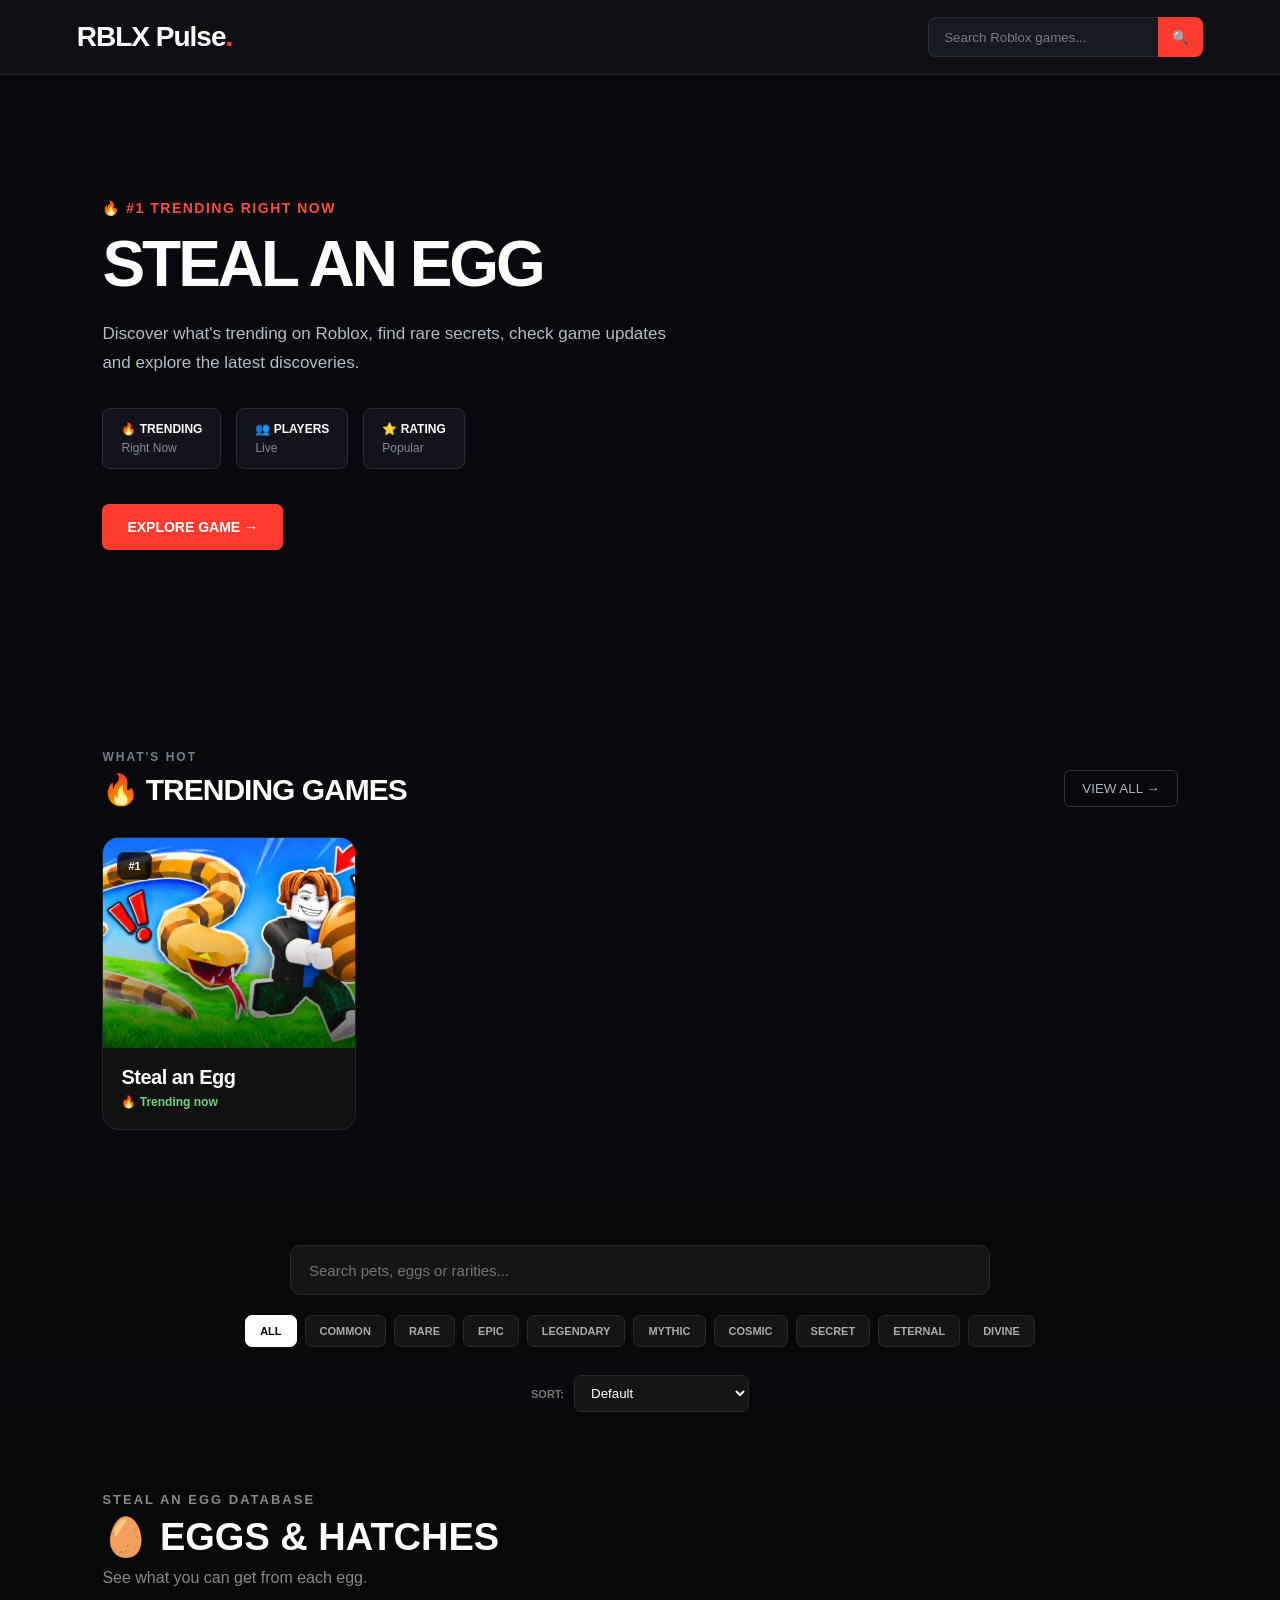
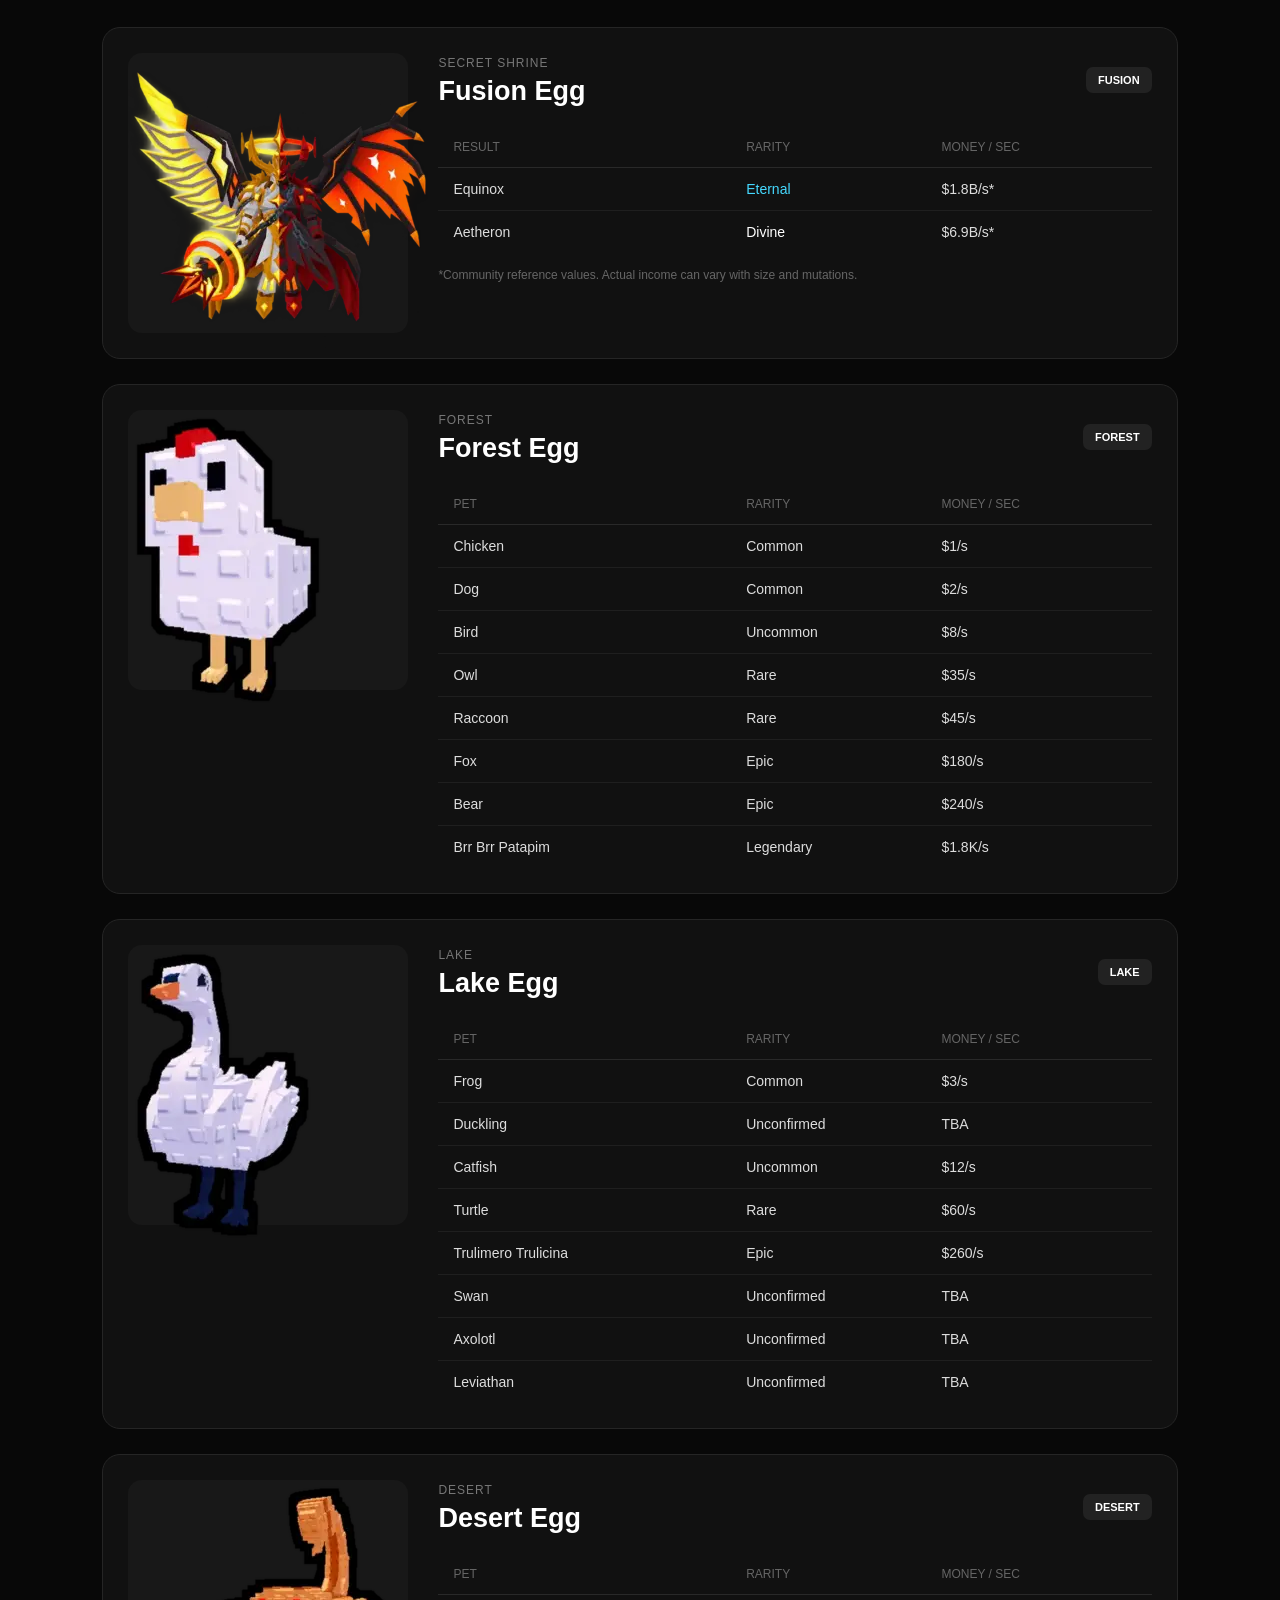
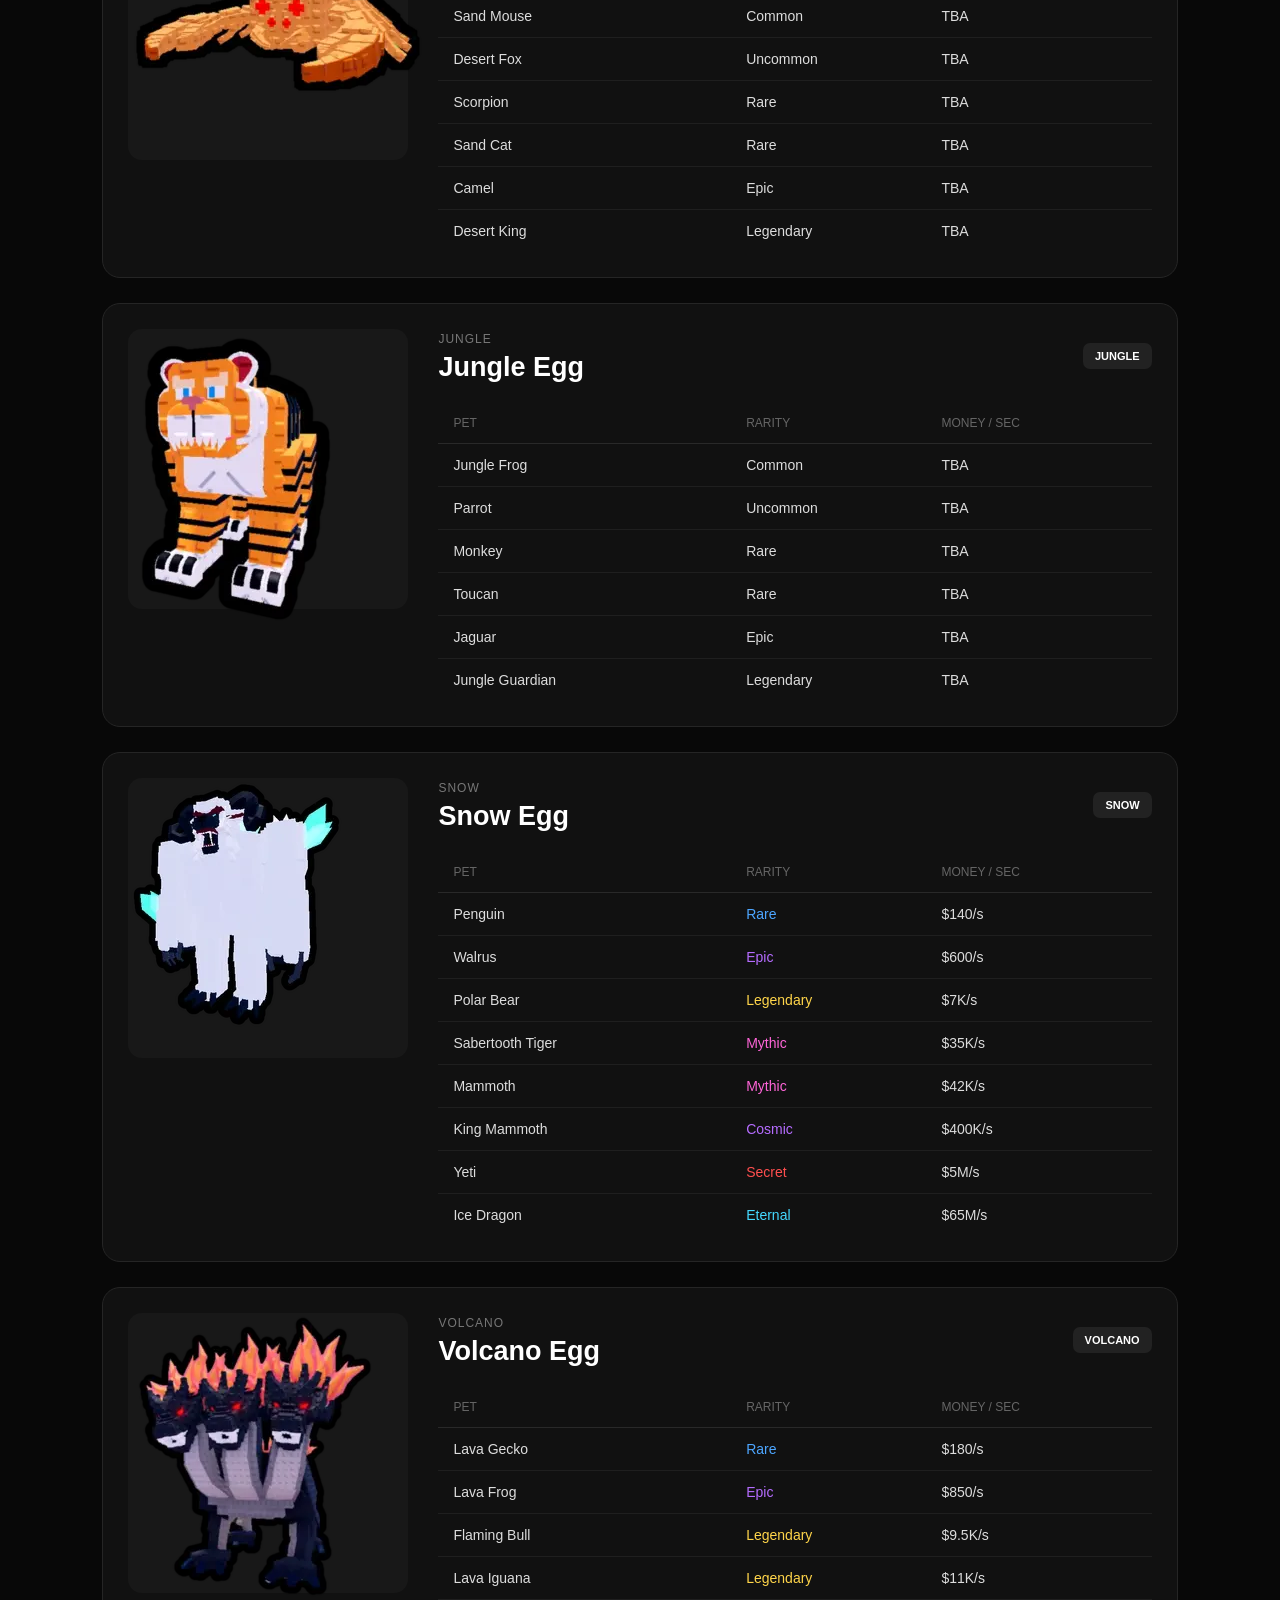
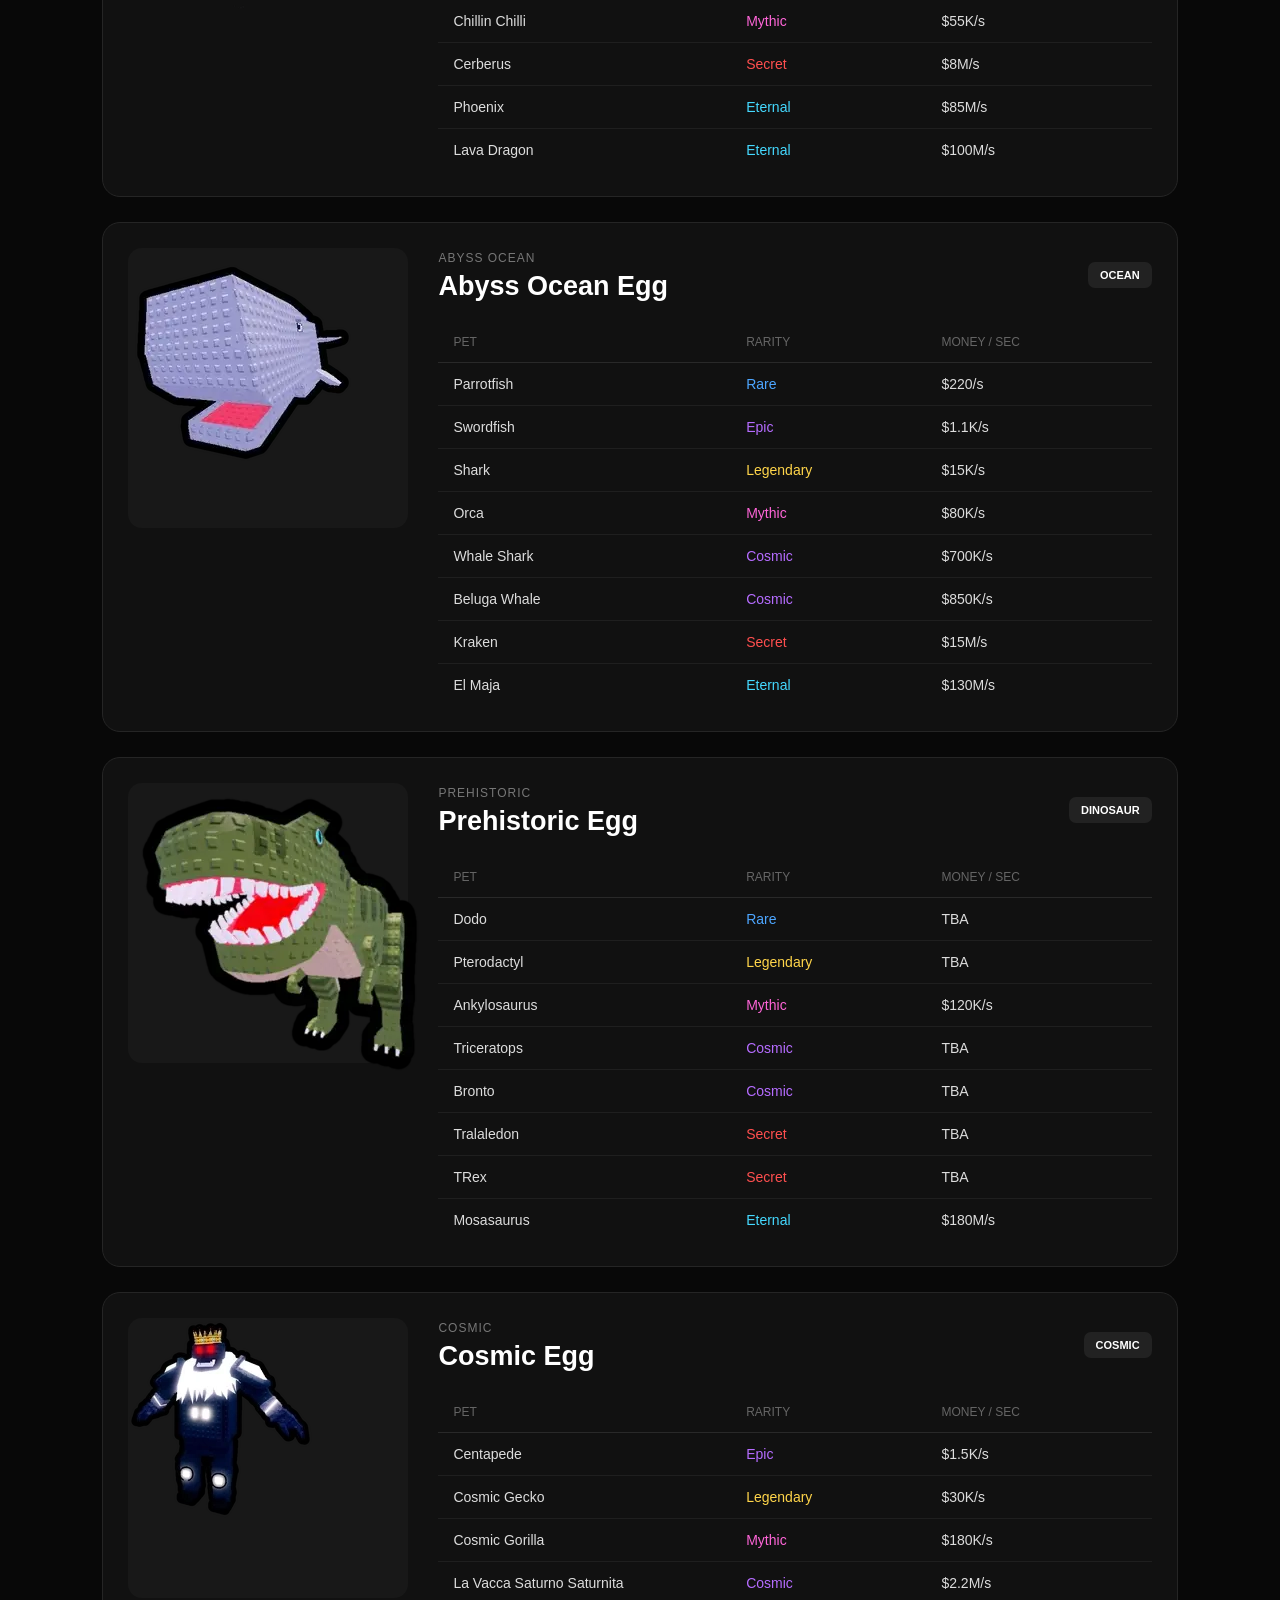
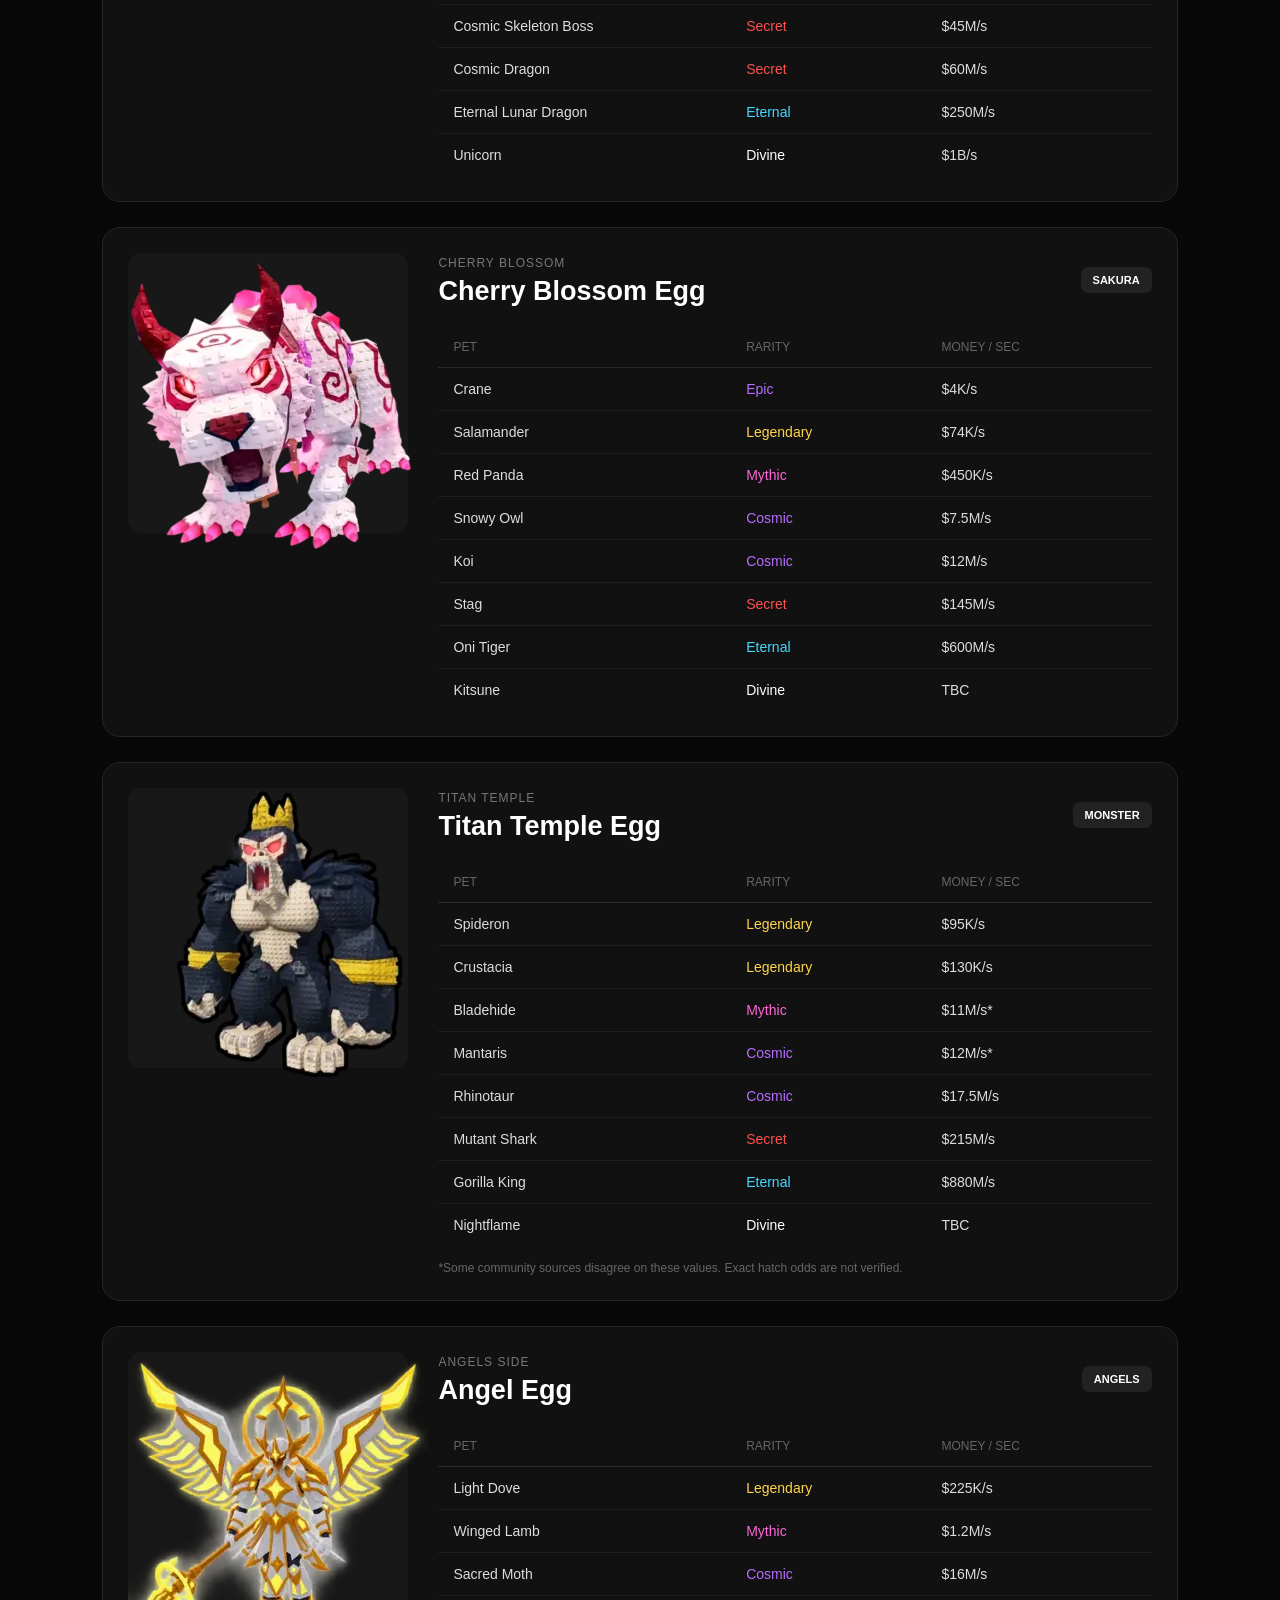
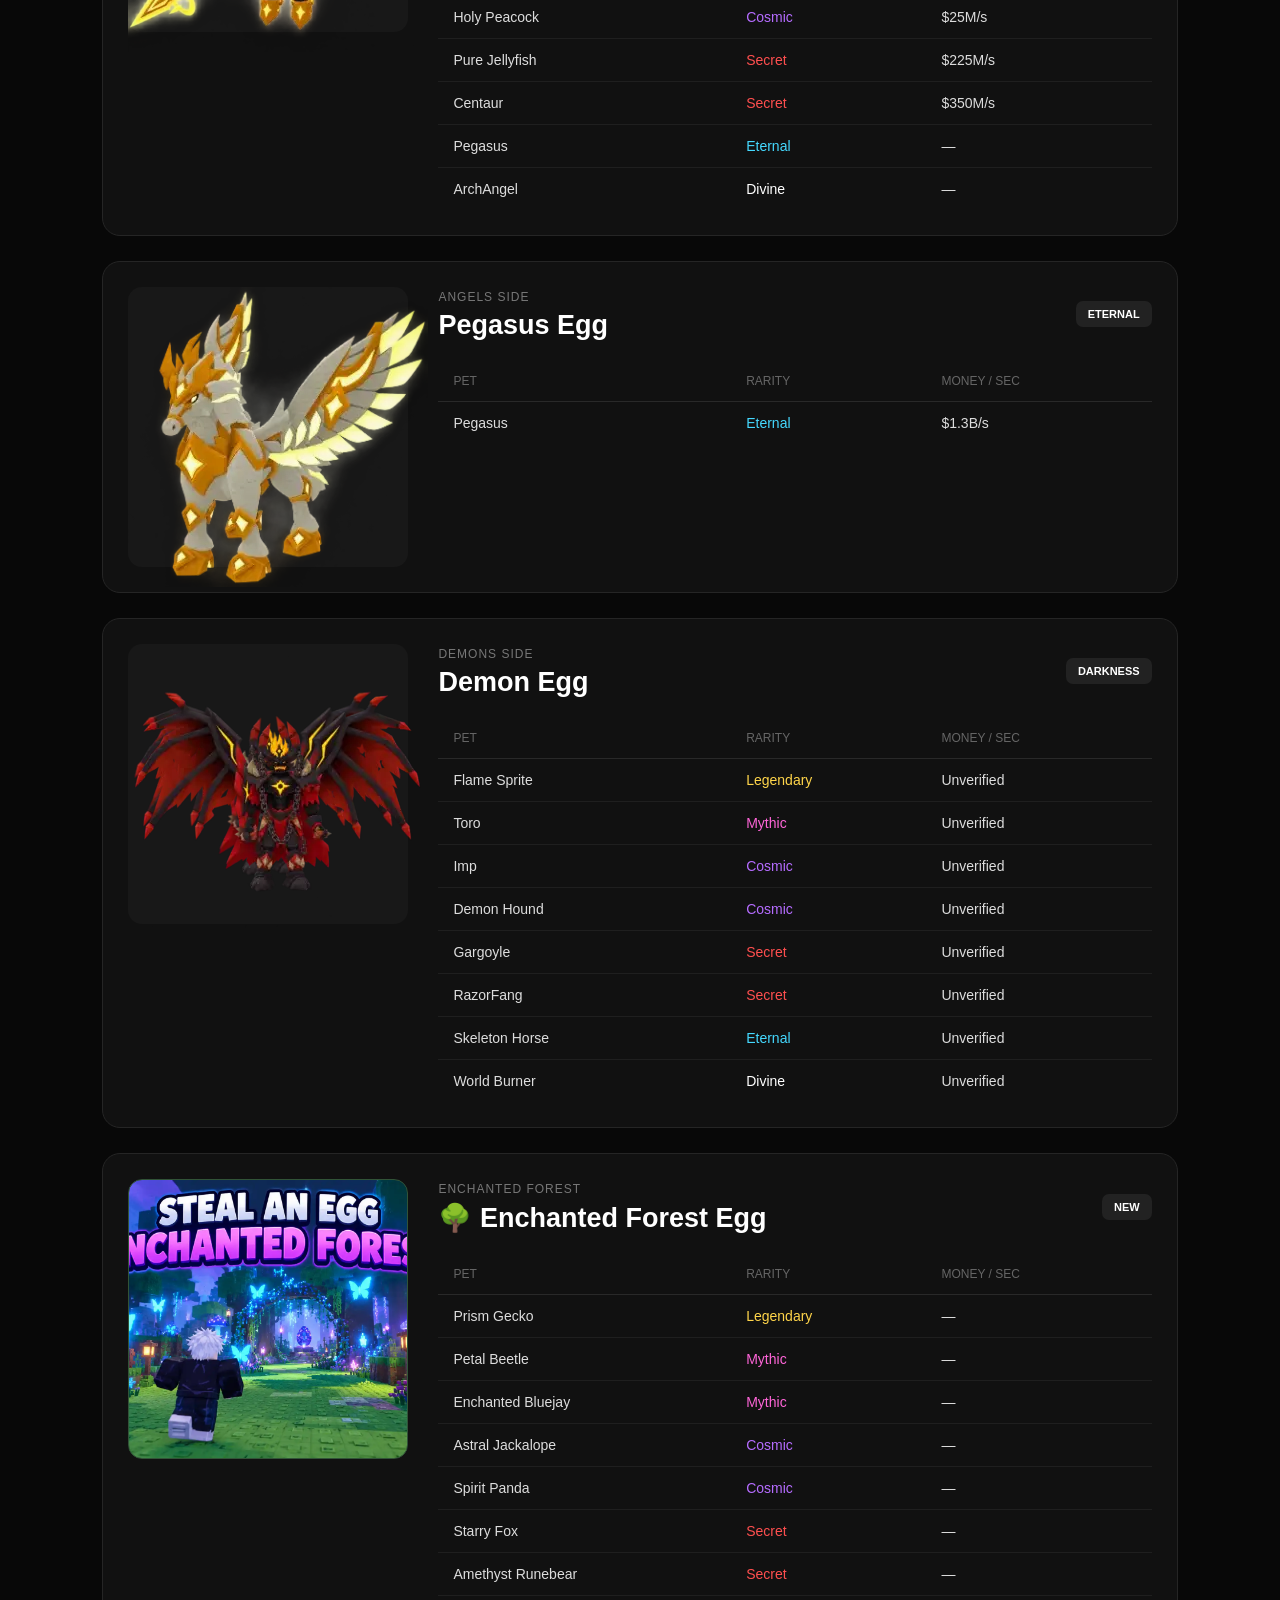
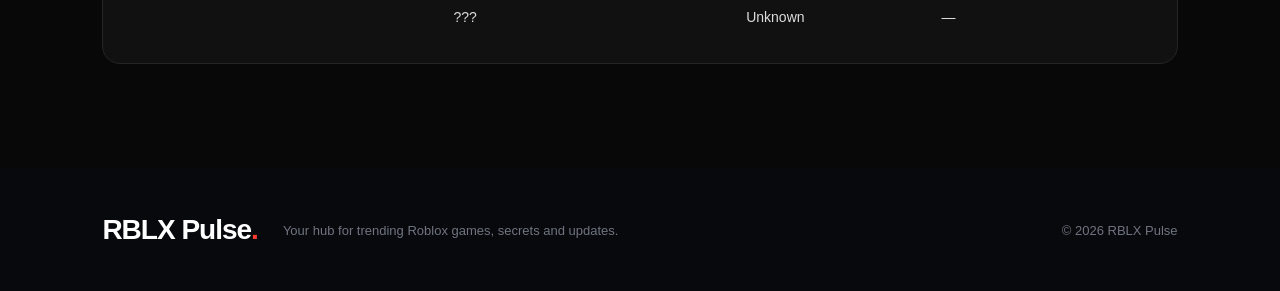
==== commit ba089874: "Add files via upload" ====
--- a/index.html
+++ b/index.html
@@ -3,9 +3,10 @@
 <head>
     <meta charset="UTF-8">
     <meta name="viewport" content="width=device-width, initial-scale=1.0">
-
-    <title>Syed</title>
-
+<meta name="google-site-verification" content="y6PyMAHOcXWso4ApXc_Rtxn88IQmx2xEzenpa_9stE0" />
+    <title>RBLX Pulse</title>
+<meta name="description" content="RBLX Pulse — discover the latest trending Roblox games, updates, rankings and game data.">
+<link rel="icon" type="image/png" href="logo.png">
     <link rel="stylesheet" href="style.css">
 </head>
 
@@ -19,10 +20,10 @@
         </div>
 
         <nav>
-            <a href="#">Trending</a>
-            <a href="#">Games</a>
-            <a href="#">Updates</a>
-            <a href="#">Secrets</a>
+            <a href="#"></a>
+            <a href="#"></a>
+            <a href="#"></a>
+            <a href="#"></a>
         </nav>
 
         <div class="search">
